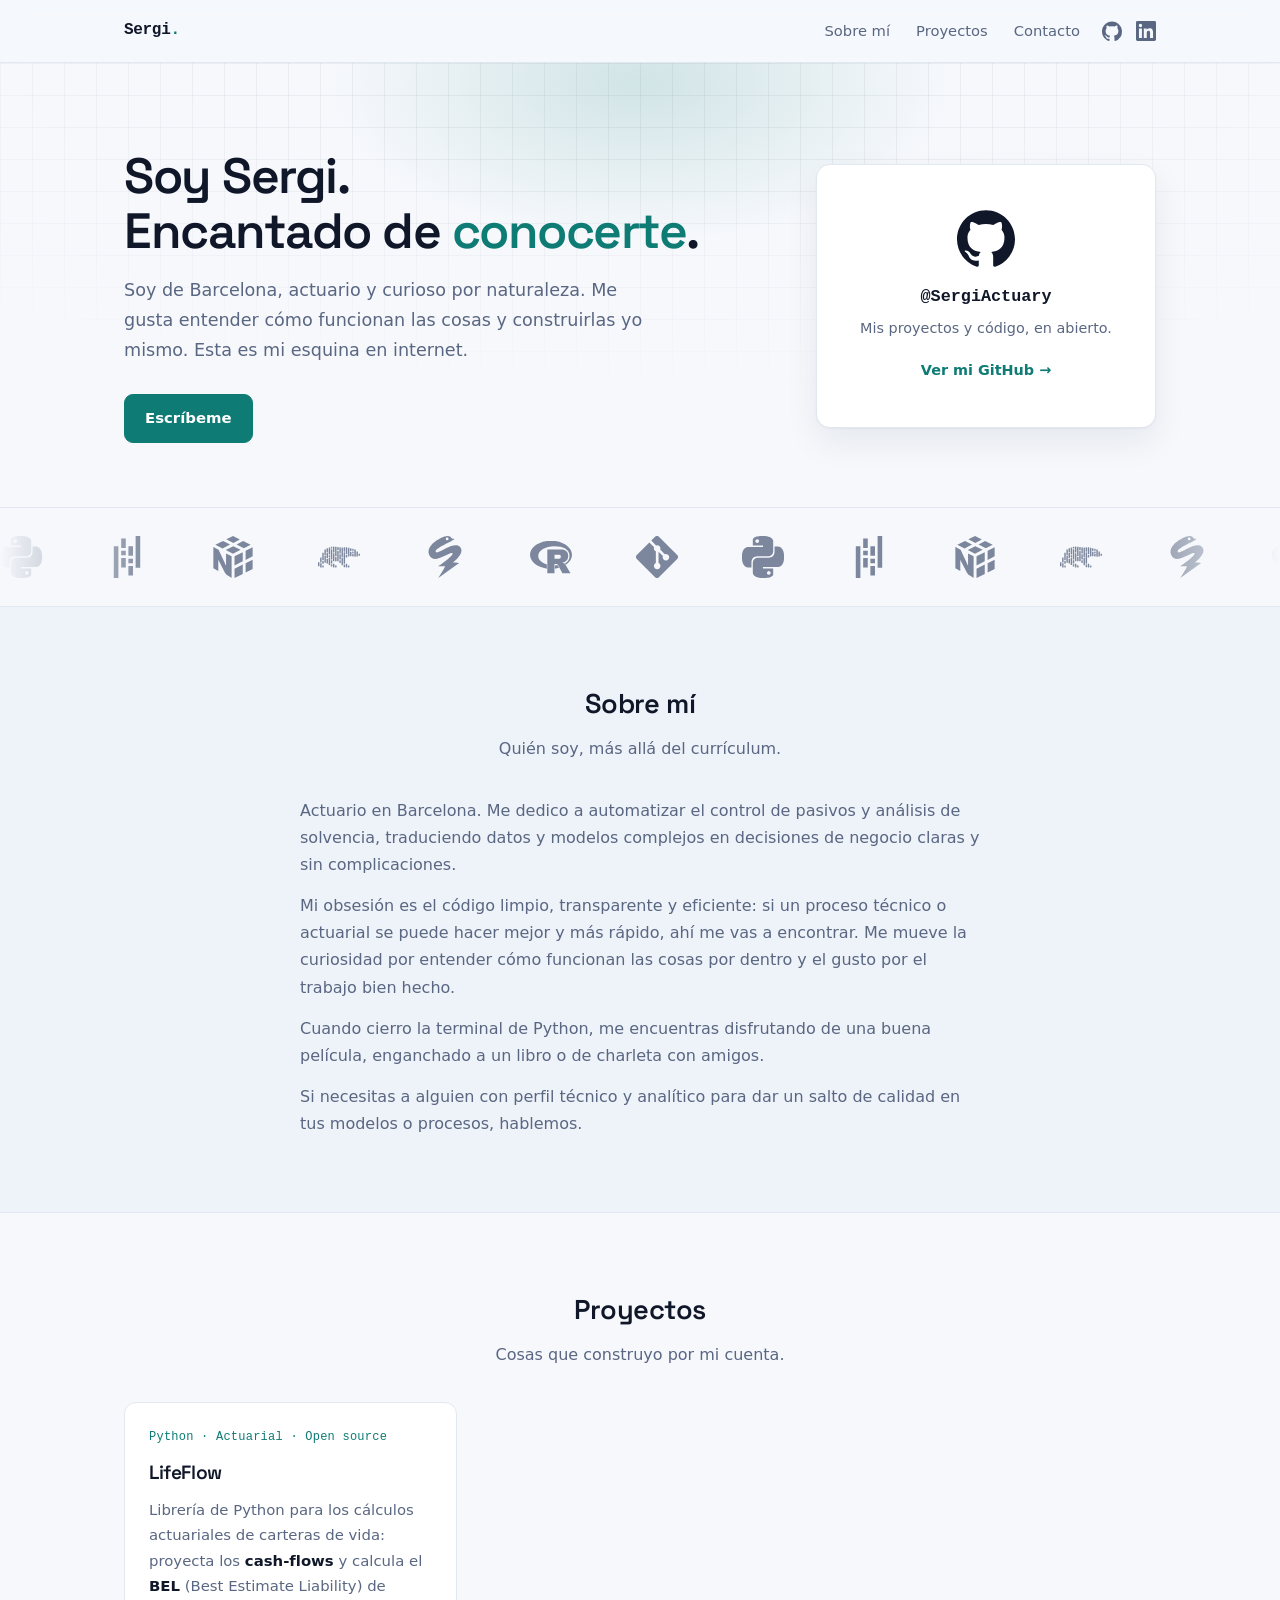
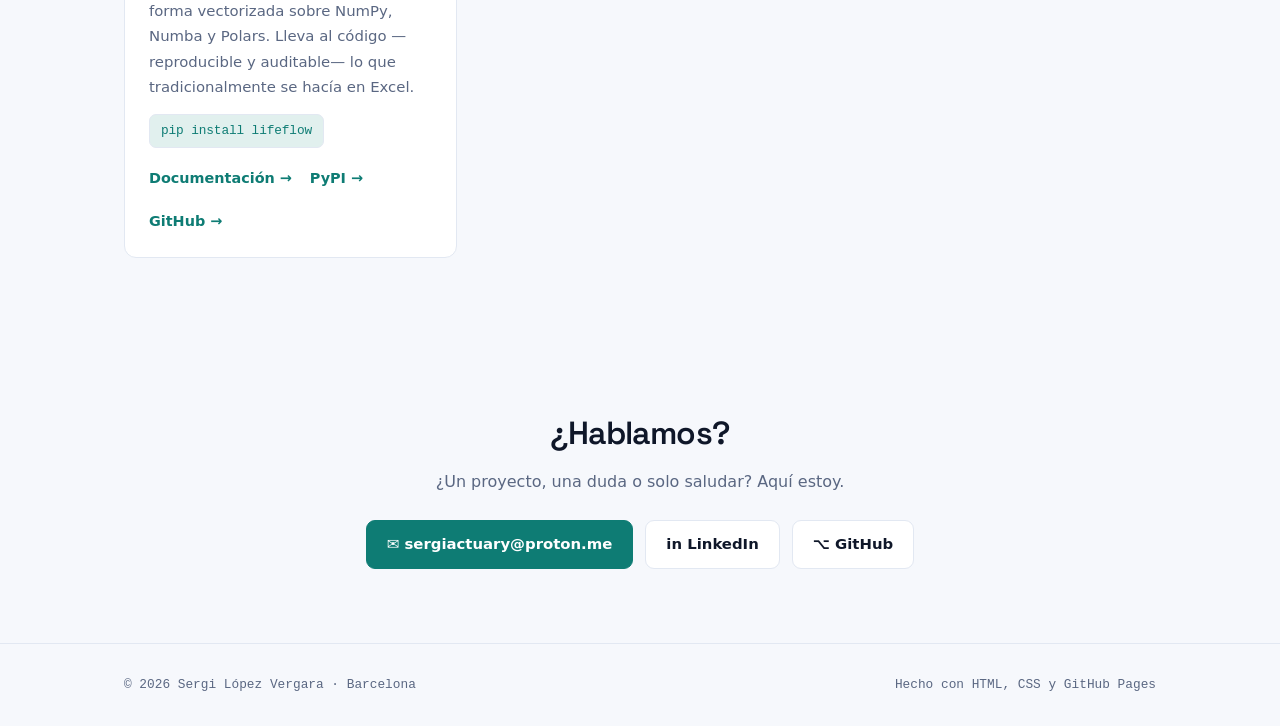
==== index.html @ 62997e9d "Cambiar los chips de stack por una cinta animada de logos Reemplaza las etiquetas de texto del hero " ====
<!DOCTYPE html>
<html lang="es">
<head>
  <meta charset="UTF-8">
  <meta name="viewport" content="width=device-width, initial-scale=1.0">
  <script>document.documentElement.classList.add('js')</script>
  <title>Sergi López Vergara</title>
  <meta name="description" content="Sergi López Vergara — actuario de Barcelona al que le gusta la programación. Página personal.">
  <meta name="author" content="Sergi López Vergara">
  <meta name="google-site-verification" content="lkAfUWvzgoEXoi8c1y8kGnPlZp46MQHfS5z8EXVa3q0" />
  <meta property="og:type" content="website">
  <meta property="og:title" content="Sergi López Vergara">
  <meta property="og:description" content="Página personal de Sergi López Vergara.">
  <meta property="og:url" content="https://sergiactuary.github.io/">
  <meta property="og:image" content="https://sergiactuary.github.io/og-image.png">
  <meta property="og:image:width" content="1200">
  <meta property="og:image:height" content="630">
  <meta property="og:image:alt" content="Sergi López Vergara — actuario · python · datos">
  <meta name="twitter:card" content="summary_large_image">
  <meta name="twitter:image" content="https://sergiactuary.github.io/og-image.png">
  <link rel="canonical" href="https://sergiactuary.github.io/">
  <link rel="icon" href="favicon.svg" type="image/svg+xml">
  <link rel="preconnect" href="https://fonts.googleapis.com">
  <link rel="preconnect" href="https://fonts.gstatic.com" crossorigin>
  <link href="https://fonts.googleapis.com/css2?family=Space+Grotesk:wght@500;600;700&display=swap" rel="stylesheet">
  <link rel="stylesheet" href="styles.css">
  <script type="application/ld+json">
  {
    "@context": "https://schema.org",
    "@type": "Person",
    "name": "Sergi López Vergara",
    "url": "https://sergiactuary.github.io/",
    "jobTitle": "Actuario",
    "address": {
      "@type": "PostalAddress",
      "addressLocality": "Barcelona",
      "addressCountry": "ES"
    },
    "sameAs": [
      "https://www.linkedin.com/in/sergivergara",
      "https://github.com/SergiActuary"
    ]
  }
  </script>
</head>
<body>

  <!-- ===================== NAV ===================== -->
  <header class="nav">
    <div class="wrap nav-inner">
      <div class="brand">Sergi<span style="color:var(--accent)">.</span></div>
      <div class="nav-right">
        <nav class="nav-links">
          <a href="#sobre-mi">Sobre mí</a>
          <a href="#proyectos">Proyectos</a>
          <a href="#contacto">Contacto</a>
        </nav>
        <div class="nav-social">
          <a class="nav-icon" href="https://github.com/SergiActuary" target="_blank" rel="noopener" aria-label="GitHub">
            <svg viewBox="0 0 24 24" aria-hidden="true"><path d="M12 .5C5.37.5 0 5.87 0 12.5c0 5.3 3.44 9.8 8.21 11.39.6.11.82-.26.82-.58 0-.29-.01-1.04-.02-2.05-3.34.72-4.04-1.61-4.04-1.61-.55-1.39-1.34-1.76-1.34-1.76-1.09-.75.08-.73.08-.73 1.2.08 1.83 1.24 1.83 1.24 1.07 1.83 2.81 1.3 3.5.99.11-.78.42-1.3.76-1.6-2.67-.3-5.47-1.34-5.47-5.96 0-1.32.47-2.39 1.24-3.23-.12-.3-.54-1.53.12-3.18 0 0 1.01-.32 3.3 1.23a11.5 11.5 0 0 1 6 0c2.29-1.55 3.3-1.23 3.3-1.23.66 1.65.24 2.88.12 3.18.77.84 1.24 1.91 1.24 3.23 0 4.63-2.8 5.65-5.48 5.95.43.37.81 1.1.81 2.22 0 1.6-.01 2.89-.01 3.28 0 .32.22.7.83.58A12 12 0 0 0 24 12.5C24 5.87 18.63.5 12 .5z"/></svg>
          </a>
          <a class="nav-icon" href="https://www.linkedin.com/in/sergivergara" target="_blank" rel="noopener" aria-label="LinkedIn">
            <svg viewBox="0 0 24 24" aria-hidden="true"><path d="M20.45 20.45h-3.56v-5.57c0-1.33-.03-3.04-1.85-3.04-1.85 0-2.14 1.45-2.14 2.94v5.67H9.35V9h3.42v1.56h.05c.48-.9 1.64-1.85 3.37-1.85 3.6 0 4.27 2.37 4.27 5.46v6.28zM5.34 7.43a2.06 2.06 0 1 1 0-4.12 2.06 2.06 0 0 1 0 4.12zM7.12 20.45H3.56V9h3.56v11.45zM22.22 0H1.77C.79 0 0 .77 0 1.72v20.56C0 23.23.79 24 1.77 24h20.45c.98 0 1.78-.77 1.78-1.72V1.72C24 .77 23.2 0 22.22 0z"/></svg>
          </a>
        </div>
      </div>
    </div>
  </header>

  <!-- ===================== HERO ===================== -->
  <section class="hero">
    <div class="wrap hero-inner">
      <div class="hero-text">
        <h1>Soy Sergi.<br>Encantado de <span>conocerte</span>.</h1>
        <!-- TODO Sergi: cambia esta frase por cómo te presentarías tú -->
        <p class="lead">
          Soy de Barcelona, actuario y curioso por naturaleza. Me gusta
          entender cómo funcionan las cosas y construirlas yo mismo. Esta es mi esquina
          en internet.
        </p>
        <div class="cta-row">
          <a href="#contacto" class="btn btn-primary">Escríbeme</a>
        </div>
      </div>
      <a class="gh-card" href="https://github.com/SergiActuary" target="_blank" rel="noopener" aria-label="Mi perfil de GitHub: SergiActuary">
        <svg class="gh-logo" viewBox="0 0 24 24" aria-hidden="true"><path d="M12 .5C5.37.5 0 5.87 0 12.5c0 5.3 3.44 9.8 8.21 11.39.6.11.82-.26.82-.58 0-.29-.01-1.04-.02-2.05-3.34.72-4.04-1.61-4.04-1.61-.55-1.39-1.34-1.76-1.34-1.76-1.09-.75.08-.73.08-.73 1.2.08 1.83 1.24 1.83 1.24 1.07 1.83 2.81 1.3 3.5.99.11-.78.42-1.3.76-1.6-2.67-.3-5.47-1.34-5.47-5.96 0-1.32.47-2.39 1.24-3.23-.12-.3-.54-1.53.12-3.18 0 0 1.01-.32 3.3 1.23a11.5 11.5 0 0 1 6 0c2.29-1.55 3.3-1.23 3.3-1.23.66 1.65.24 2.88.12 3.18.77.84 1.24 1.91 1.24 3.23 0 4.63-2.8 5.65-5.48 5.95.43.37.81 1.1.81 2.22 0 1.6-.01 2.89-.01 3.28 0 .32.22.7.83.58A12 12 0 0 0 24 12.5C24 5.87 18.63.5 12 .5z"/></svg>
        <div class="gh-handle">@SergiActuary</div>
        <div class="gh-sub">Mis proyectos y código, en abierto.</div>
        <span class="gh-cta">Ver mi GitHub →</span>
      </a>
    </div>
  </section>

  <!-- ===================== CINTA DE TECNOLOGÍAS ===================== -->
  <div class="marquee-band" aria-label="Tecnologías que uso: Python, pandas, NumPy, Polars, Numba, R, Git">
    <div class="marquee">
      <div class="marquee-track">
        <i class="logo logo-python" title="Python"></i>
        <i class="logo logo-pandas" title="pandas"></i>
        <i class="logo logo-numpy" title="NumPy"></i>
        <i class="logo logo-polars" title="Polars"></i>
        <i class="logo logo-numba" title="Numba"></i>
        <i class="logo logo-r" title="R"></i>
        <i class="logo logo-git" title="Git"></i>
        <i class="logo logo-python" aria-hidden="true"></i>
        <i class="logo logo-pandas" aria-hidden="true"></i>
        <i class="logo logo-numpy" aria-hidden="true"></i>
        <i class="logo logo-polars" aria-hidden="true"></i>
        <i class="logo logo-numba" aria-hidden="true"></i>
        <i class="logo logo-r" aria-hidden="true"></i>
        <i class="logo logo-git" aria-hidden="true"></i>
      </div>
    </div>
  </div>

  <!-- ===================== SOBRE MÍ ===================== -->
  <section id="sobre-mi" class="soft-section">
    <div class="wrap reveal">
      <h2>Sobre mí</h2>
      <p class="section-sub">Quién soy, más allá del currículum.</p>
      <div class="about-text">
        <p>
          Actuario en Barcelona. Me dedico a automatizar el control de pasivos y análisis
          de solvencia, traduciendo datos y modelos complejos en decisiones de negocio
          claras y sin complicaciones.
        </p>
        <p>
          Mi obsesión es el código limpio, transparente y eficiente: si un proceso técnico
          o actuarial se puede hacer mejor y más rápido, ahí me vas a encontrar. Me mueve
          la curiosidad por entender cómo funcionan las cosas por dentro y el gusto por el
          trabajo bien hecho.
        </p>
        <p>
          Cuando cierro la terminal de Python, me encuentras disfrutando de una buena
          película, enganchado a un libro o de charleta con amigos.
        </p>
        <p>
          Si necesitas a alguien con perfil técnico y analítico para dar un salto de
          calidad en tus modelos o procesos, hablemos.
        </p>
      </div>
    </div>
  </section>

  <!-- ===================== PROYECTOS ===================== -->
  <section id="proyectos">
    <div class="wrap reveal">
      <h2>Proyectos</h2>
      <p class="section-sub">Cosas que construyo por mi cuenta.</p>
      <div class="proj-grid">
        <div class="proj-card">
          <div class="proj-tag">Python · Actuarial · Open source</div>
          <h3>LifeFlow</h3>
          <p>
            Librería de Python para los cálculos actuariales de carteras de vida: proyecta
            los <strong>cash-flows</strong> y calcula el <strong>BEL</strong> (Best Estimate
            Liability) de forma vectorizada sobre NumPy, Numba y Polars. Lleva al código
            —reproducible y auditable— lo que tradicionalmente se hacía en Excel.
          </p>
          <div class="chips" style="margin-top:14px">
            <span class="chip">pip install lifeflow</span>
          </div>
          <div class="proj-links">
            <a href="https://sergiactuary.github.io/lifeflow/" target="_blank" rel="noopener">Documentación →</a>
            <a href="https://pypi.org/project/lifeflow/" target="_blank" rel="noopener">PyPI →</a>
            <a href="https://github.com/SergiActuary/lifeflow" target="_blank" rel="noopener">GitHub →</a>
          </div>
        </div>
      </div>
    </div>
  </section>

  <!-- ===================== CONTACTO ===================== -->
  <section id="contacto" class="contact">
    <div class="wrap reveal">
      <h2>¿Hablamos?</h2>
      <p class="section-sub">¿Un proyecto, una duda o solo saludar? Aquí estoy.</p>
      <div class="cta-row">
        <a href="mailto:sergiactuary@proton.me" class="btn btn-primary">✉️ sergiactuary@proton.me</a>
        <a href="https://www.linkedin.com/in/sergivergara" class="btn btn-ghost" target="_blank" rel="noopener">in LinkedIn</a>
        <a href="https://github.com/SergiActuary" class="btn btn-ghost" target="_blank" rel="noopener">⌥ GitHub</a>
      </div>
    </div>
  </section>

  <!-- ===================== FOOTER ===================== -->
  <footer>
    <div class="wrap foot-inner">
      <span>© <span id="year"></span> Sergi López Vergara · Barcelona</span>
      <span>Hecho con HTML, CSS y GitHub Pages</span>
    </div>
  </footer>

  <script>
    document.getElementById('year').textContent = new Date().getFullYear();
    if (window.matchMedia('(prefers-reduced-motion: no-preference)').matches && 'IntersectionObserver' in window) {
      const io = new IntersectionObserver((entries) => {
        entries.forEach((e) => { if (e.isIntersecting) { e.target.classList.add('in-view'); io.unobserve(e.target); } });
      }, { threshold: 0.12 });
      document.querySelectorAll('.reveal').forEach((el) => io.observe(el));
    }
  </script>
</body>
</html>
---- styles.css ----
/* ===================== TEMA / VARIABLES ===================== */
:root {
  --bg: #f6f8fc;
  --bg-soft: #eef2f9;
  --card: #ffffff;
  --text: #0f1729;
  --text-soft: #5a6782;
  --border: #e2e8f2;
  --accent: #0e7c74;
  --accent-soft: #e1f0ee;
  --grid-line: rgba(15, 23, 41, .05);
  --shadow: 0 1px 2px rgba(15,23,41,.04), 0 14px 34px rgba(15,23,41,.07);
  --radius: 12px;
  --maxw: 1080px;
  --sans: system-ui, -apple-system, "Segoe UI", Roboto, "Helvetica Neue", Arial, sans-serif;
  --mono: ui-monospace, "SF Mono", "JetBrains Mono", "Cascadia Code", Menlo, Consolas, monospace;
  --display: "Space Grotesk", var(--sans);
}
@media (prefers-color-scheme: dark) {
  :root {
    --bg: #0a0f1e;
    --bg-soft: #0f1626;
    --card: #121a2d;
    --text: #e7ecf6;
    --text-soft: #8b98b4;
    --border: #1e2942;
    --accent: #3fbdb0;
    --accent-soft: #122a27;
    --grid-line: rgba(255, 255, 255, .05);
    --shadow: 0 1px 2px rgba(0,0,0,.3), 0 14px 34px rgba(0,0,0,.45);
  }
}
* { box-sizing: border-box; margin: 0; padding: 0; }
html { scroll-behavior: smooth; }
body {
  font-family: var(--sans);
  background: var(--bg);
  color: var(--text);
  line-height: 1.7;
  -webkit-font-smoothing: antialiased;
}
a { color: var(--accent); text-decoration: none; }
a:hover { text-decoration: underline; }
::selection { background: color-mix(in srgb, var(--accent) 25%, transparent); }
.wrap { max-width: var(--maxw); margin: 0 auto; padding: 0 24px; }
section { padding: 74px 0; }
h1, h2, h3 { font-family: var(--display); font-weight: 600; letter-spacing: -.02em; }
h2 { font-size: 1.7rem; margin-bottom: 8px; }
.section-sub { color: var(--text-soft); margin-bottom: 34px; }

/* ===================== NAV ===================== */
header.nav {
  position: sticky; top: 0; z-index: 50;
  backdrop-filter: blur(10px);
  background: color-mix(in srgb, var(--bg) 80%, transparent);
  border-bottom: 1px solid var(--border);
}
.nav-inner { display: flex; align-items: center; justify-content: space-between; height: 62px; }
.brand { font-family: var(--mono); font-weight: 600; font-size: 1rem; letter-spacing: -.02em; color: var(--text); }
.nav-right { display: flex; align-items: center; gap: 22px; }
.nav-links { display: flex; gap: 26px; }
.nav-links a { color: var(--text-soft); font-size: .92rem; }
.nav-links a:hover { color: var(--accent); text-decoration: none; }
.nav-social { display: flex; align-items: center; gap: 14px; }
.nav-icon { display: inline-flex; color: var(--text-soft); transition: color .15s ease, transform .12s ease; }
.nav-icon:hover { color: var(--accent); transform: translateY(-1px); text-decoration: none; }
.nav-icon svg { width: 20px; height: 20px; fill: currentColor; }
@media (max-width: 680px) { .nav-links { display: none; } }

/* ===================== HERO ===================== */
.hero { position: relative; overflow: hidden; padding: 86px 0 64px; }
.hero::before {
  content: ""; position: absolute; inset: 0; z-index: 0; pointer-events: none;
  background-image:
    linear-gradient(var(--grid-line) 1px, transparent 1px),
    linear-gradient(90deg, var(--grid-line) 1px, transparent 1px);
  background-size: 32px 32px;
  -webkit-mask-image: radial-gradient(ellipse 85% 75% at 50% 0%, #000 35%, transparent 100%);
          mask-image: radial-gradient(ellipse 85% 75% at 50% 0%, #000 35%, transparent 100%);
}
.hero::after {
  content: ""; position: absolute; z-index: 0; pointer-events: none;
  top: -140px; left: 50%; transform: translateX(-50%);
  width: 620px; height: 320px; border-radius: 50%;
  background: radial-gradient(closest-side, color-mix(in srgb, var(--accent) 16%, transparent), transparent);
}
.hero-inner { position: relative; z-index: 1; display: flex; align-items: center; gap: 44px; }
@media (max-width: 760px) { .hero-inner { flex-direction: column; align-items: stretch; gap: 32px; } }
.hero-text { flex: 1; }
.hero h1 { font-size: clamp(2.1rem, 6vw, 3.1rem); line-height: 1.1; margin-bottom: 18px; letter-spacing: -.03em; }
.hero h1 span { color: var(--accent); }
.hero p.lead { font-size: 1.1rem; color: var(--text-soft); max-width: 540px; margin-bottom: 28px; }
.cta-row { display: flex; gap: 12px; flex-wrap: wrap; }
.btn {
  display: inline-flex; align-items: center; gap: 8px;
  padding: 11px 20px; border-radius: 9px; font-weight: 600; font-size: .93rem;
  border: 1px solid var(--border); transition: transform .12s ease, box-shadow .15s ease, border-color .15s ease, color .15s ease;
}
.btn:hover { text-decoration: none; transform: translateY(-1px); }
.btn-primary { background: var(--accent); color: #fff; border-color: var(--accent); }
.btn-primary:hover { box-shadow: 0 8px 22px color-mix(in srgb, var(--accent) 38%, transparent); }
.btn-ghost { background: var(--card); color: var(--text); }
.btn-ghost:hover { border-color: var(--accent); color: var(--accent); }

/* Tarjeta de GitHub en el hero */
.gh-card {
  flex-shrink: 0; width: 340px; max-width: 100%;
  display: flex; flex-direction: column; align-items: center; justify-content: center;
  text-align: center; gap: 4px; padding: 44px 28px;
  background: var(--card); border: 1px solid var(--border);
  border-radius: 14px; box-shadow: var(--shadow); color: inherit;
  transition: transform .15s ease, box-shadow .15s ease, border-color .15s ease;
}
.gh-card:hover {
  text-decoration: none; transform: translateY(-3px);
  border-color: color-mix(in srgb, var(--accent) 45%, var(--border));
}
.gh-logo { width: 58px; height: 58px; fill: var(--text); margin-bottom: 12px; transition: fill .15s ease; }
.gh-card:hover .gh-logo { fill: var(--accent); }
.gh-handle { font-family: var(--mono); font-size: 1.05rem; font-weight: 600; color: var(--text); }
.gh-sub { color: var(--text-soft); font-size: .9rem; }
.gh-cta { margin-top: 14px; color: var(--accent); font-weight: 600; font-size: .9rem; }

/* ===================== SECCIONES ===================== */
.soft-section { background: var(--bg-soft); border-top: 1px solid var(--border); border-bottom: 1px solid var(--border); }
.about-text { max-width: 680px; }
.about-text p { color: var(--text-soft); }
.about-text p + p { margin-top: 14px; }

/* Cabeceras centradas en Sobre mí y Proyectos */
#sobre-mi h2, #sobre-mi .section-sub,
#proyectos h2, #proyectos .section-sub { text-align: center; }
#sobre-mi .about-text { margin-inline: auto; }

/* ===================== PROYECTOS ===================== */
.proj-grid { display: grid; grid-template-columns: repeat(auto-fill, minmax(300px, 1fr)); gap: 16px; }
.proj-card {
  display: block; color: inherit;
  background: var(--card); border: 1px solid var(--border);
  border-radius: var(--radius); padding: 24px;
  transition: transform .15s ease, box-shadow .15s ease, border-color .15s ease;
}
.proj-card:hover {
  text-decoration: none; transform: translateY(-3px);
  box-shadow: var(--shadow);
  border-color: color-mix(in srgb, var(--accent) 45%, var(--border));
}
.proj-tag { font-family: var(--mono); font-size: .75rem; color: var(--accent); letter-spacing: .02em; margin-bottom: 10px; }
.proj-card h3 { font-size: 1.2rem; margin-bottom: 8px; }
.proj-card p { color: var(--text-soft); font-size: .93rem; }
.proj-card p strong { color: var(--text); font-weight: 600; }
.proj-links { display: flex; flex-wrap: wrap; gap: 18px; margin-top: 18px; }
.proj-links a { color: var(--accent); font-weight: 600; font-size: .9rem; }

/* ===================== CHIPS ===================== */
.chips { display: flex; flex-wrap: wrap; gap: 9px; margin-top: 20px; }

/* ===================== CINTA DE TECNOLOGÍAS ===================== */
.marquee-band { padding: 28px 0; border-top: 1px solid var(--border); }
.marquee {
  overflow: hidden;
  -webkit-mask-image: linear-gradient(90deg, transparent, #000 12%, #000 88%, transparent);
          mask-image: linear-gradient(90deg, transparent, #000 12%, #000 88%, transparent);
}
.marquee-track { display: flex; align-items: center; gap: 64px; width: max-content; animation: marquee 26s linear infinite; }
.marquee:hover .marquee-track { animation-play-state: paused; }
@keyframes marquee { from { transform: translateX(0); } to { transform: translateX(-50%); } }
.logo {
  flex-shrink: 0; width: 42px; height: 42px;
  background-color: var(--text-soft);
  -webkit-mask-repeat: no-repeat; mask-repeat: no-repeat;
  -webkit-mask-position: center; mask-position: center;
  -webkit-mask-size: contain; mask-size: contain;
  opacity: .78; transition: opacity .2s ease;
}
.marquee:hover .logo { opacity: 1; }
.logo-python { -webkit-mask-image: url(logos/python.svg); mask-image: url(logos/python.svg); }
.logo-pandas { -webkit-mask-image: url(logos/pandas.svg); mask-image: url(logos/pandas.svg); }
.logo-numpy  { -webkit-mask-image: url(logos/numpy.svg);  mask-image: url(logos/numpy.svg); }
.logo-polars { -webkit-mask-image: url(logos/polars.svg); mask-image: url(logos/polars.svg); }
.logo-numba  { -webkit-mask-image: url(logos/numba.svg);  mask-image: url(logos/numba.svg); }
.logo-r      { -webkit-mask-image: url(logos/r.svg);      mask-image: url(logos/r.svg); }
.logo-git    { -webkit-mask-image: url(logos/git.svg);    mask-image: url(logos/git.svg); }
@media (prefers-reduced-motion: reduce) {
  .marquee-track { animation: none; flex-wrap: wrap; justify-content: center; width: auto; gap: 40px; }
  .marquee-track [aria-hidden="true"] { display: none; }
  .marquee { -webkit-mask-image: none; mask-image: none; }
}
.chip {
  font-family: var(--mono); font-size: .8rem; letter-spacing: -.01em;
  padding: 5px 11px; border-radius: 7px;
  background: var(--accent-soft); border: 1px solid var(--border); color: var(--accent);
}

/* ===================== CONTACTO ===================== */
.contact { text-align: center; }
.contact h2 { font-size: 2rem; }
.contact .section-sub { margin-bottom: 24px; }
.contact .cta-row { justify-content: center; }

/* ===================== FOOTER ===================== */
footer { border-top: 1px solid var(--border); padding: 30px 0; color: var(--text-soft); }
.foot-inner { display: flex; justify-content: space-between; flex-wrap: wrap; gap: 12px; }
.foot-inner span { font-family: var(--mono); font-size: .8rem; }

/* ===================== ANIMACIONES ===================== */
@media (prefers-reduced-motion: no-preference) {
  html.js .reveal { opacity: 0; transform: translateY(16px); transition: opacity .6s ease, transform .6s ease; }
  html.js .reveal.in-view { opacity: 1; transform: none; }
}
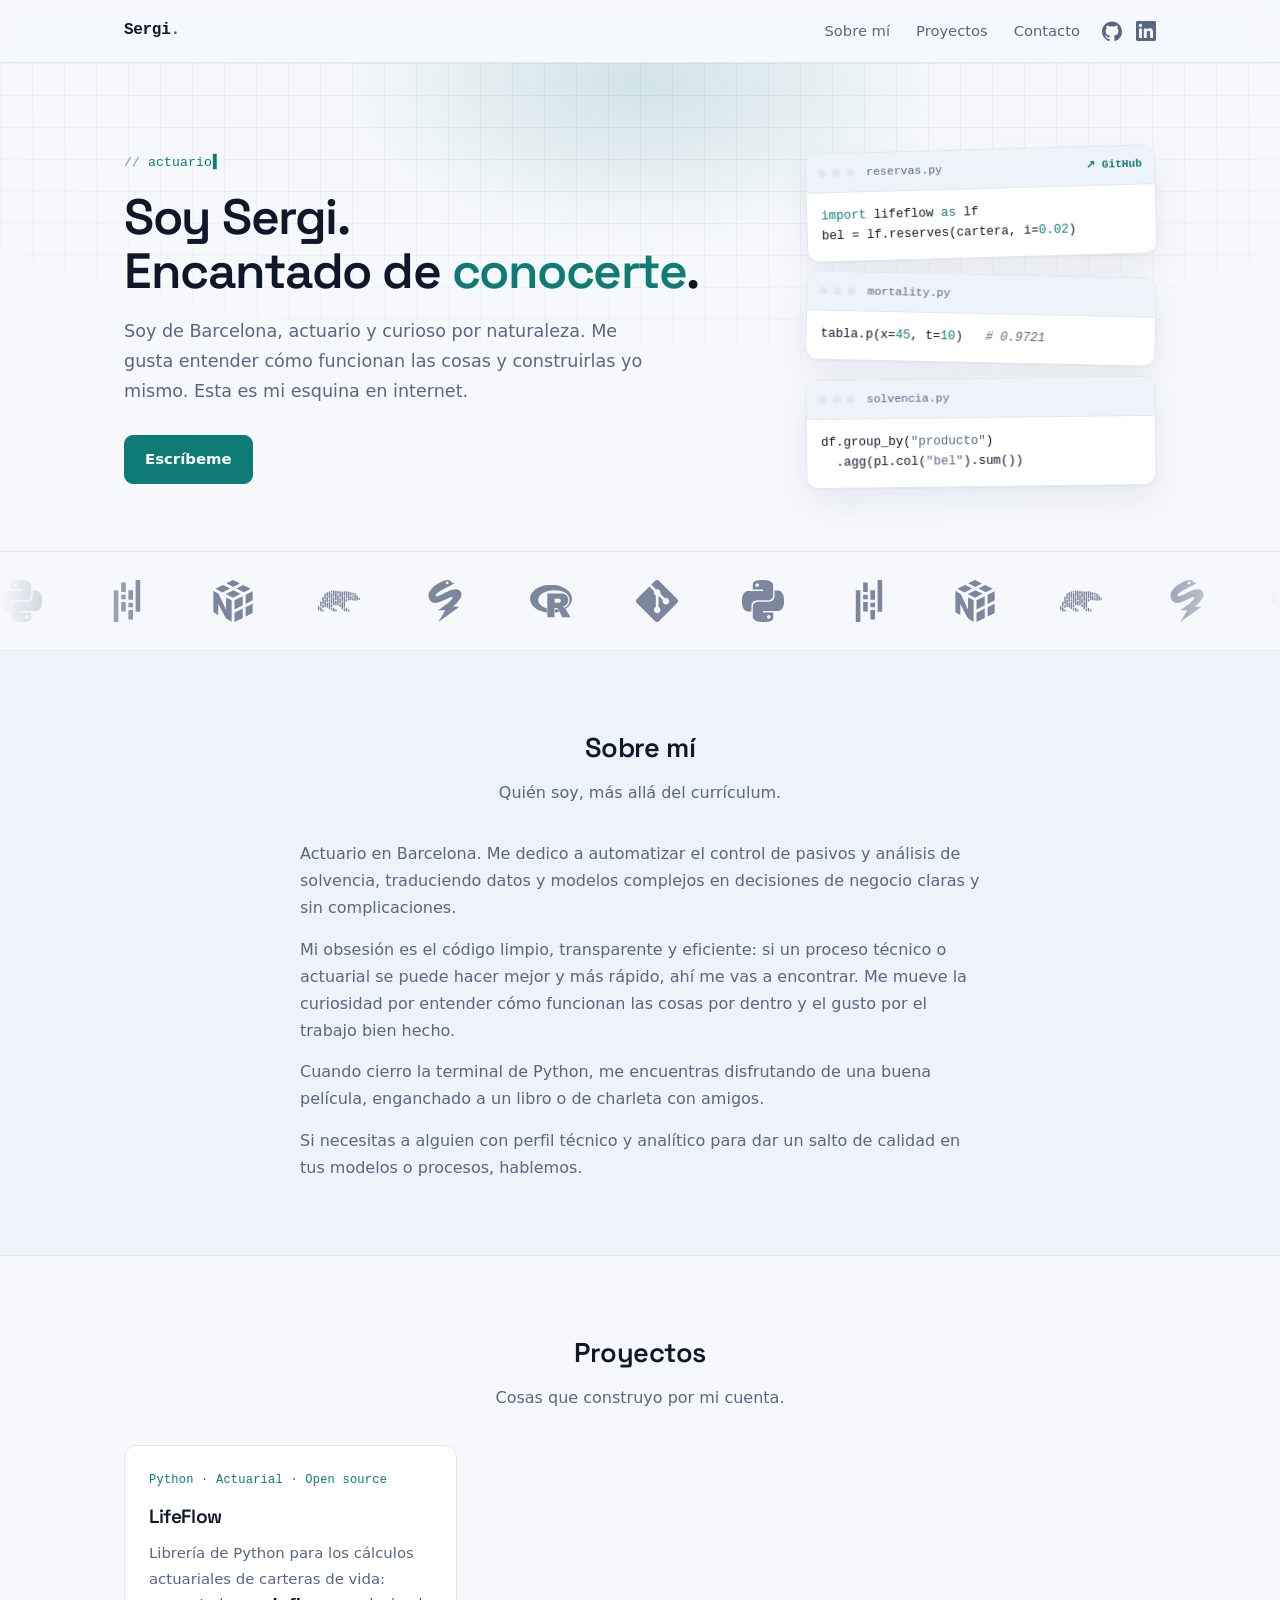
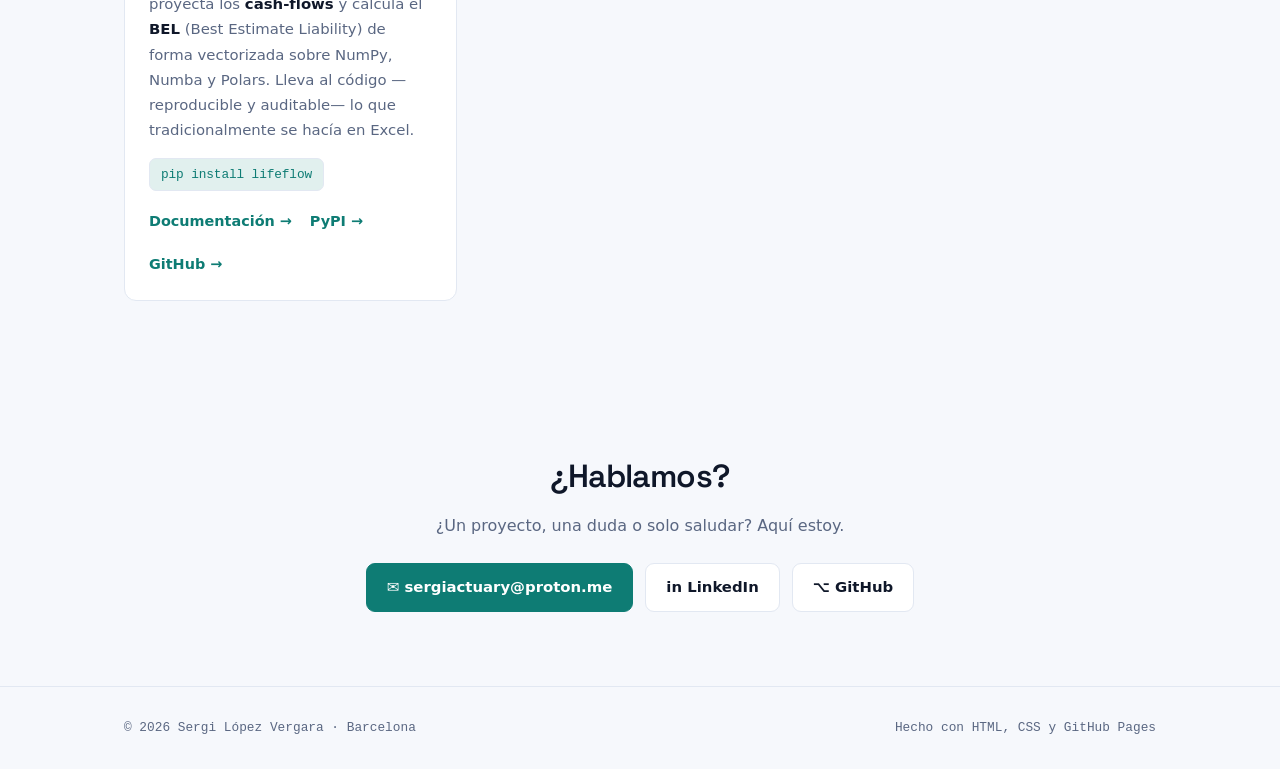
==== commit 364b28bf: "Hero: tarjetas de código flotantes + efecto máquina de escribir - Sustituye la tarjeta de GitHub por" ====
--- a/index.html
+++ b/index.html
@@ -71,6 +71,7 @@
   <section class="hero">
     <div class="wrap hero-inner">
       <div class="hero-text">
+        <div class="hero-hi" aria-hidden="true"><span class="tw-pre">//&nbsp;</span><span id="tw"></span><span class="tw-cur">▍</span></div>
         <h1>Soy Sergi.<br>Encantado de <span>conocerte</span>.</h1>
         <!-- TODO Sergi: cambia esta frase por cómo te presentarías tú -->
         <p class="lead">
@@ -82,12 +83,32 @@
           <a href="#contacto" class="btn btn-primary">Escríbeme</a>
         </div>
       </div>
-      <a class="gh-card" href="https://github.com/SergiActuary" target="_blank" rel="noopener" aria-label="Mi perfil de GitHub: SergiActuary">
-        <svg class="gh-logo" viewBox="0 0 24 24" aria-hidden="true"><path d="M12 .5C5.37.5 0 5.87 0 12.5c0 5.3 3.44 9.8 8.21 11.39.6.11.82-.26.82-.58 0-.29-.01-1.04-.02-2.05-3.34.72-4.04-1.61-4.04-1.61-.55-1.39-1.34-1.76-1.34-1.76-1.09-.75.08-.73.08-.73 1.2.08 1.83 1.24 1.83 1.24 1.07 1.83 2.81 1.3 3.5.99.11-.78.42-1.3.76-1.6-2.67-.3-5.47-1.34-5.47-5.96 0-1.32.47-2.39 1.24-3.23-.12-.3-.54-1.53.12-3.18 0 0 1.01-.32 3.3 1.23a11.5 11.5 0 0 1 6 0c2.29-1.55 3.3-1.23 3.3-1.23.66 1.65.24 2.88.12 3.18.77.84 1.24 1.91 1.24 3.23 0 4.63-2.8 5.65-5.48 5.95.43.37.81 1.1.81 2.22 0 1.6-.01 2.89-.01 3.28 0 .32.22.7.83.58A12 12 0 0 0 24 12.5C24 5.87 18.63.5 12 .5z"/></svg>
-        <div class="gh-handle">@SergiActuary</div>
-        <div class="gh-sub">Mis proyectos y código, en abierto.</div>
-        <span class="gh-cta">Ver mi GitHub →</span>
-      </a>
+      <div class="code-cards" aria-hidden="true">
+        <a class="code-card" href="https://github.com/SergiActuary" target="_blank" rel="noopener" aria-label="Ver mi GitHub">
+          <div class="cc-head">
+            <span class="cc-dot"></span><span class="cc-dot"></span><span class="cc-dot"></span>
+            <span class="cc-name">reservas.py</span>
+            <span class="cc-gh">↗ GitHub</span>
+          </div>
+<pre class="cc-code"><span class="k">import</span> lifeflow <span class="k">as</span> lf
+bel = lf.reserves(cartera, i=<span class="n">0.02</span>)</pre>
+        </a>
+        <div class="code-card">
+          <div class="cc-head">
+            <span class="cc-dot"></span><span class="cc-dot"></span><span class="cc-dot"></span>
+            <span class="cc-name">mortality.py</span>
+          </div>
+<pre class="cc-code">tabla.p(x=<span class="n">45</span>, t=<span class="n">10</span>)   <span class="c"># 0.9721</span></pre>
+        </div>
+        <div class="code-card">
+          <div class="cc-head">
+            <span class="cc-dot"></span><span class="cc-dot"></span><span class="cc-dot"></span>
+            <span class="cc-name">solvencia.py</span>
+          </div>
+<pre class="cc-code">df.group_by(<span class="s">"producto"</span>)
+  .agg(pl.col(<span class="s">"bel"</span>).sum())</pre>
+        </div>
+      </div>
     </div>
   </section>
 
@@ -199,6 +220,27 @@
       }, { threshold: 0.12 });
       document.querySelectorAll('.reveal').forEach((el) => io.observe(el));
     }
+
+    (function () {
+      var el = document.getElementById('tw');
+      if (!el) return;
+      var words = ['actuario', 'python', 'solvencia', 'reservas', 'datos'];
+      if (window.matchMedia('(prefers-reduced-motion: reduce)').matches) { el.textContent = words[0]; return; }
+      var wi = 0, ci = 0, deleting = false;
+      function tick() {
+        var w = words[wi];
+        if (!deleting) {
+          el.textContent = w.slice(0, ci + 1); ci++;
+          if (ci === w.length) { deleting = true; return setTimeout(tick, 1500); }
+          setTimeout(tick, 95);
+        } else {
+          el.textContent = w.slice(0, ci - 1); ci--;
+          if (ci === 0) { deleting = false; wi = (wi + 1) % words.length; return setTimeout(tick, 300); }
+          setTimeout(tick, 45);
+        }
+      }
+      tick();
+    })();
   </script>
 </body>
 </html>
--- a/styles.css
+++ b/styles.css
@@ -87,6 +87,11 @@
 .hero-inner { position: relative; z-index: 1; display: flex; align-items: center; gap: 44px; }
 @media (max-width: 760px) { .hero-inner { flex-direction: column; align-items: stretch; gap: 32px; } }
 .hero-text { flex: 1; }
+.hero-hi { font-family: var(--mono); font-size: .82rem; letter-spacing: .01em; color: var(--accent); margin-bottom: 16px; min-height: 1.2em; }
+.tw-pre { opacity: .65; }
+.tw-cur { display: inline-block; margin-left: 1px; animation: tw-blink 1s steps(2) infinite; }
+@keyframes tw-blink { 50% { opacity: 0; } }
+@media (prefers-reduced-motion: reduce) { .tw-cur { animation: none; } }
 .hero h1 { font-size: clamp(2.1rem, 6vw, 3.1rem); line-height: 1.1; margin-bottom: 18px; letter-spacing: -.03em; }
 .hero h1 span { color: var(--accent); }
 .hero p.lead { font-size: 1.1rem; color: var(--text-soft); max-width: 540px; margin-bottom: 28px; }
@@ -102,24 +107,41 @@
 .btn-ghost { background: var(--card); color: var(--text); }
 .btn-ghost:hover { border-color: var(--accent); color: var(--accent); }
 
-/* Tarjeta de GitHub en el hero */
-.gh-card {
-  flex-shrink: 0; width: 340px; max-width: 100%;
-  display: flex; flex-direction: column; align-items: center; justify-content: center;
-  text-align: center; gap: 4px; padding: 44px 28px;
+/* Tarjetas de código flotantes en el hero */
+.code-cards { flex-shrink: 0; width: 350px; max-width: 100%; display: flex; flex-direction: column; gap: 16px; }
+.code-card {
+  --r: 0deg;
+  display: block; color: inherit; overflow: hidden;
   background: var(--card); border: 1px solid var(--border);
-  border-radius: 14px; box-shadow: var(--shadow); color: inherit;
-  transition: transform .15s ease, box-shadow .15s ease, border-color .15s ease;
-}
-.gh-card:hover {
-  text-decoration: none; transform: translateY(-3px);
-  border-color: color-mix(in srgb, var(--accent) 45%, var(--border));
-}
-.gh-logo { width: 58px; height: 58px; fill: var(--text); margin-bottom: 12px; transition: fill .15s ease; }
-.gh-card:hover .gh-logo { fill: var(--accent); }
-.gh-handle { font-family: var(--mono); font-size: 1.05rem; font-weight: 600; color: var(--text); }
-.gh-sub { color: var(--text-soft); font-size: .9rem; }
-.gh-cta { margin-top: 14px; color: var(--accent); font-weight: 600; font-size: .9rem; }
+  border-radius: 12px; box-shadow: var(--shadow);
+  transform: rotate(var(--r));
+  animation: cc-float 7s ease-in-out infinite;
+  will-change: transform;
+}
+.code-card:nth-child(1) { --r: -1.6deg; animation-delay: 0s; }
+.code-card:nth-child(2) { --r: 1.2deg; animation-delay: -2.3s; }
+.code-card:nth-child(3) { --r: -.7deg; animation-delay: -4.6s; }
+@keyframes cc-float {
+  0%, 100% { transform: translateY(0) rotate(var(--r)); }
+  50% { transform: translateY(-8px) rotate(var(--r)); }
+}
+.code-cards:hover .code-card { animation-play-state: paused; }
+a.code-card { transition: border-color .2s ease, box-shadow .2s ease; }
+a.code-card:hover {
+  text-decoration: none;
+  border-color: color-mix(in srgb, var(--accent) 55%, var(--border));
+  box-shadow: 0 0 0 1px color-mix(in srgb, var(--accent) 30%, transparent), var(--shadow);
+}
+.cc-head { display: flex; align-items: center; gap: 6px; padding: 9px 12px; border-bottom: 1px solid var(--border); background: var(--bg-soft); }
+.cc-dot { width: 8px; height: 8px; border-radius: 50%; background: var(--border); }
+.cc-name { margin-left: 6px; font-family: var(--mono); font-size: .72rem; color: var(--text-soft); }
+.cc-gh { margin-left: auto; font-family: var(--mono); font-size: .7rem; font-weight: 600; color: var(--accent); }
+.cc-code { margin: 0; padding: 14px; font-family: var(--mono); font-size: .78rem; line-height: 1.6; color: var(--text); white-space: pre; overflow-x: auto; }
+.cc-code .k { color: var(--accent); }
+.cc-code .n { color: var(--accent); }
+.cc-code .s { color: var(--text-soft); }
+.cc-code .c { color: var(--text-soft); font-style: italic; }
+@media (prefers-reduced-motion: reduce) { .code-card { animation: none; } }
 
 /* ===================== SECCIONES ===================== */
 .soft-section { background: var(--bg-soft); border-top: 1px solid var(--border); border-bottom: 1px solid var(--border); }
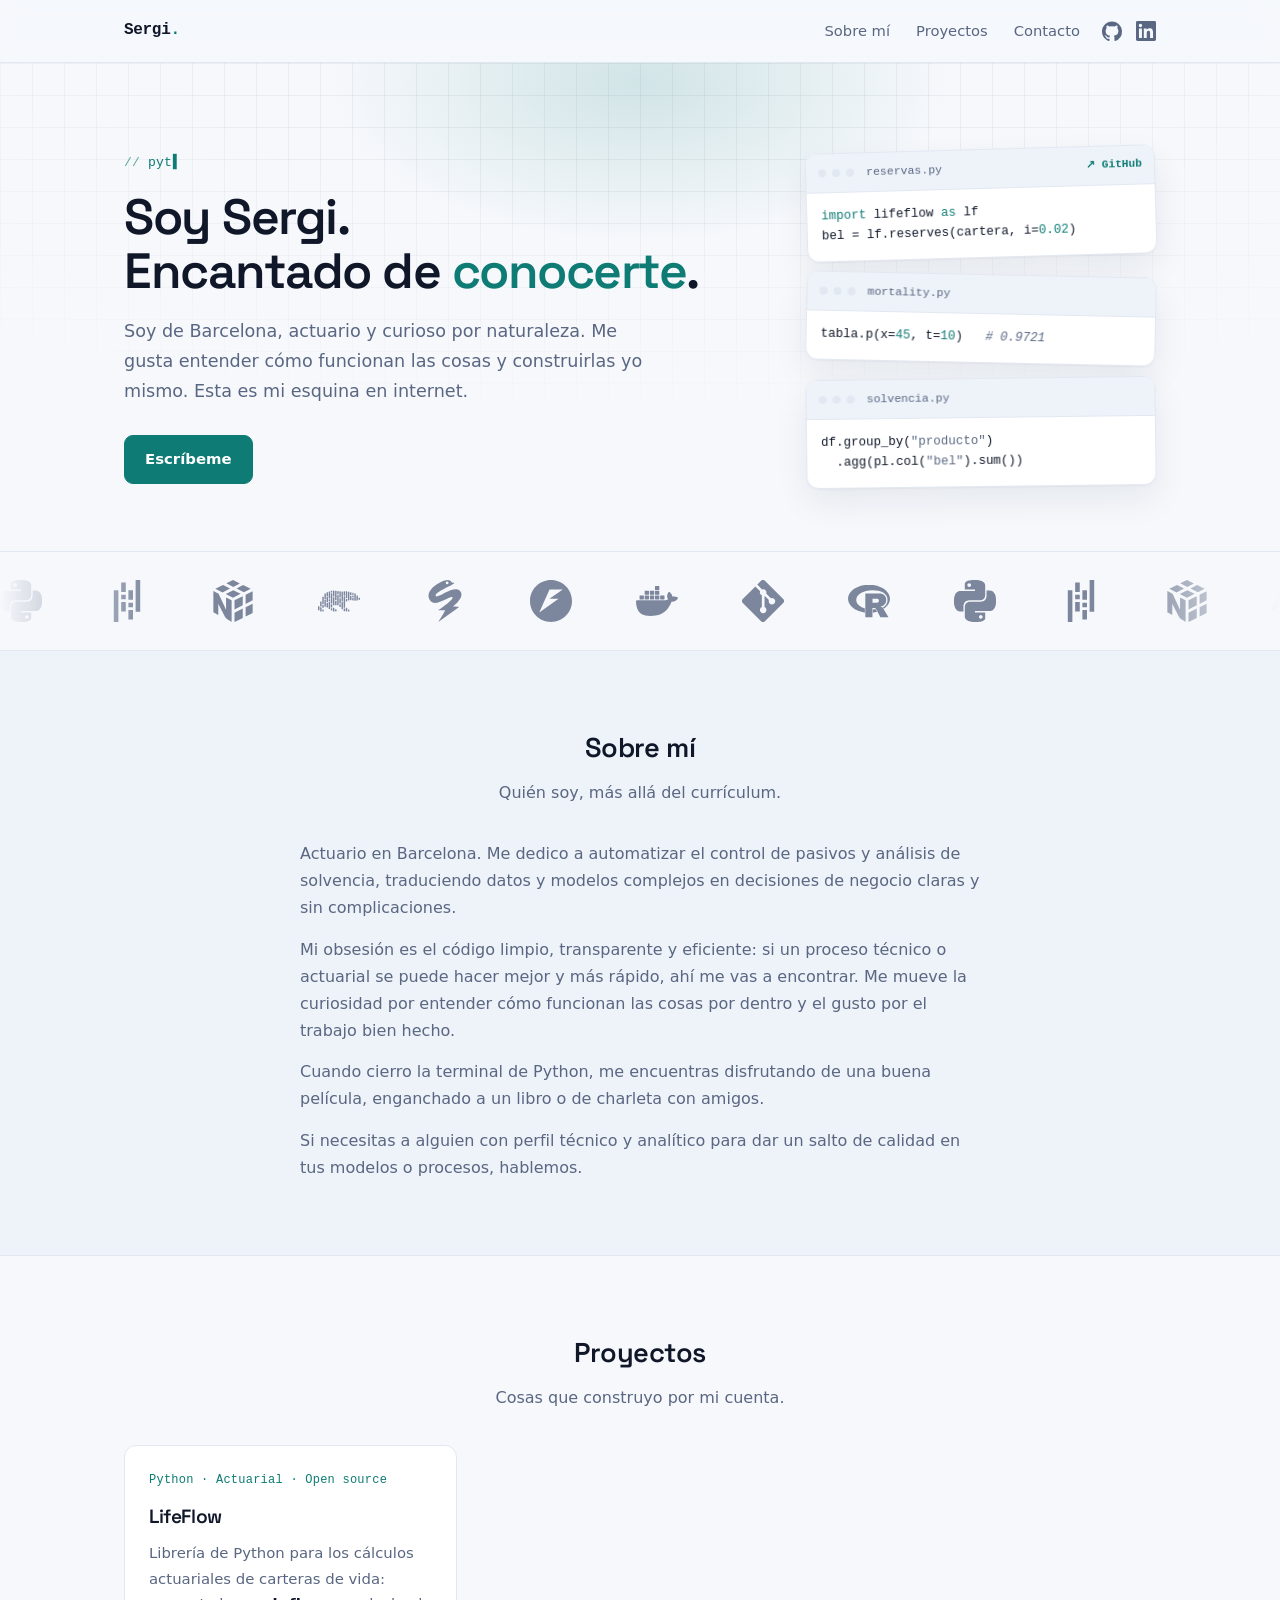
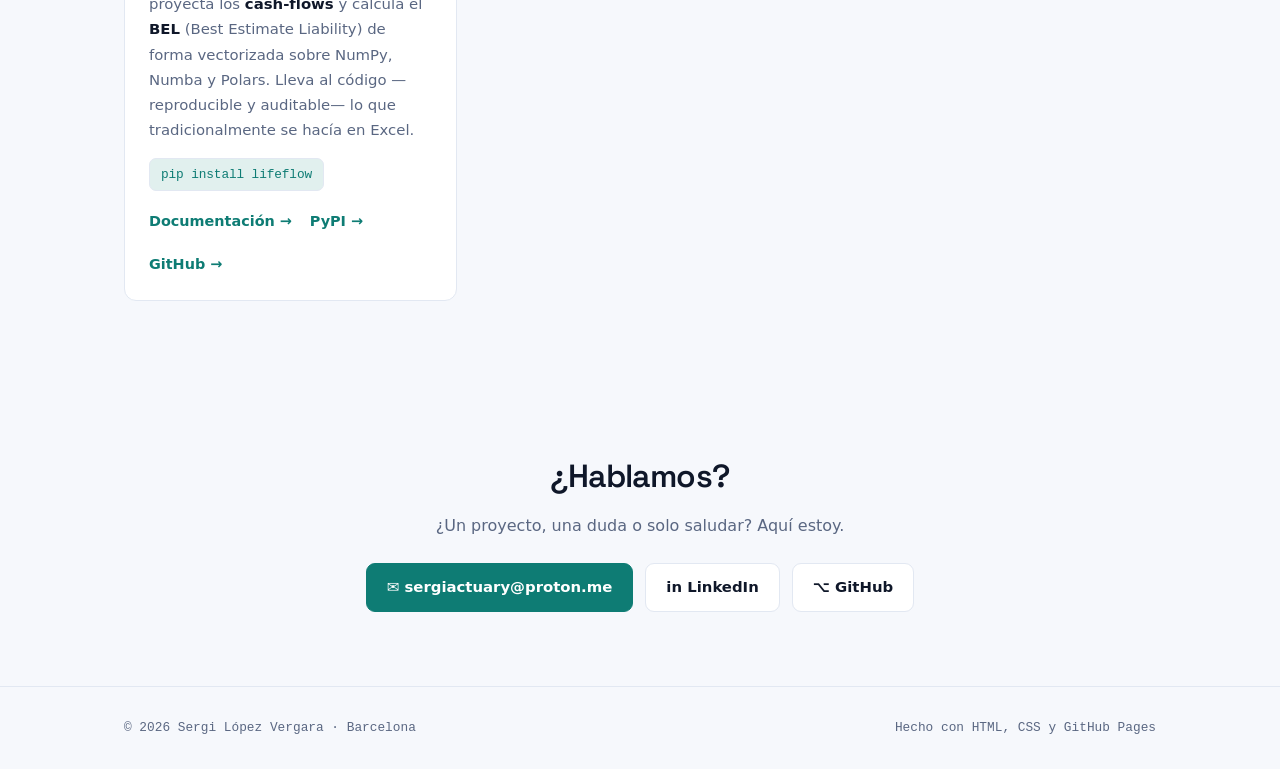
==== commit 9dbf852c: "Cinta continua sin saltos + Docker/FastAPI; ajustar palabras del typewriter - Cinta: márgenes unifor" ====
--- a/index.html
+++ b/index.html
@@ -113,7 +113,7 @@
   </section>
 
   <!-- ===================== CINTA DE TECNOLOGÍAS ===================== -->
-  <div class="marquee-band" aria-label="Tecnologías que uso: Python, pandas, NumPy, Polars, Numba, R, Git">
+  <div class="marquee-band" aria-label="Tecnologías que uso: Python, pandas, NumPy, Polars, Numba, FastAPI, Docker, Git, R">
     <div class="marquee">
       <div class="marquee-track">
         <i class="logo logo-python" title="Python"></i>
@@ -121,15 +121,19 @@
         <i class="logo logo-numpy" title="NumPy"></i>
         <i class="logo logo-polars" title="Polars"></i>
         <i class="logo logo-numba" title="Numba"></i>
+        <i class="logo logo-fastapi" title="FastAPI"></i>
+        <i class="logo logo-docker" title="Docker"></i>
+        <i class="logo logo-git" title="Git"></i>
         <i class="logo logo-r" title="R"></i>
-        <i class="logo logo-git" title="Git"></i>
         <i class="logo logo-python" aria-hidden="true"></i>
         <i class="logo logo-pandas" aria-hidden="true"></i>
         <i class="logo logo-numpy" aria-hidden="true"></i>
         <i class="logo logo-polars" aria-hidden="true"></i>
         <i class="logo logo-numba" aria-hidden="true"></i>
+        <i class="logo logo-fastapi" aria-hidden="true"></i>
+        <i class="logo logo-docker" aria-hidden="true"></i>
+        <i class="logo logo-git" aria-hidden="true"></i>
         <i class="logo logo-r" aria-hidden="true"></i>
-        <i class="logo logo-git" aria-hidden="true"></i>
       </div>
     </div>
   </div>
@@ -224,7 +228,7 @@
     (function () {
       var el = document.getElementById('tw');
       if (!el) return;
-      var words = ['actuario', 'python', 'solvencia', 'reservas', 'datos'];
+      var words = ['python', 'solvencia', 'IFRS17', 'reservas', 'datos'];
       if (window.matchMedia('(prefers-reduced-motion: reduce)').matches) { el.textContent = words[0]; return; }
       var wi = 0, ci = 0, deleting = false;
       function tick() {
--- a/styles.css
+++ b/styles.css
@@ -184,11 +184,11 @@
   -webkit-mask-image: linear-gradient(90deg, transparent, #000 12%, #000 88%, transparent);
           mask-image: linear-gradient(90deg, transparent, #000 12%, #000 88%, transparent);
 }
-.marquee-track { display: flex; align-items: center; gap: 64px; width: max-content; animation: marquee 26s linear infinite; }
+.marquee-track { display: flex; align-items: center; width: max-content; animation: marquee 30s linear infinite; }
 .marquee:hover .marquee-track { animation-play-state: paused; }
 @keyframes marquee { from { transform: translateX(0); } to { transform: translateX(-50%); } }
 .logo {
-  flex-shrink: 0; width: 42px; height: 42px;
+  flex-shrink: 0; width: 42px; height: 42px; margin-right: 64px;
   background-color: var(--text-soft);
   -webkit-mask-repeat: no-repeat; mask-repeat: no-repeat;
   -webkit-mask-position: center; mask-position: center;
@@ -203,8 +203,11 @@
 .logo-numba  { -webkit-mask-image: url(logos/numba.svg);  mask-image: url(logos/numba.svg); }
 .logo-r      { -webkit-mask-image: url(logos/r.svg);      mask-image: url(logos/r.svg); }
 .logo-git    { -webkit-mask-image: url(logos/git.svg);    mask-image: url(logos/git.svg); }
+.logo-fastapi { -webkit-mask-image: url(logos/fastapi.svg); mask-image: url(logos/fastapi.svg); }
+.logo-docker  { -webkit-mask-image: url(logos/docker.svg);  mask-image: url(logos/docker.svg); }
 @media (prefers-reduced-motion: reduce) {
-  .marquee-track { animation: none; flex-wrap: wrap; justify-content: center; width: auto; gap: 40px; }
+  .marquee-track { animation: none; flex-wrap: wrap; justify-content: center; width: auto; gap: 36px; }
+  .marquee-track .logo { margin-right: 0; }
   .marquee-track [aria-hidden="true"] { display: none; }
   .marquee { -webkit-mask-image: none; mask-image: none; }
 }
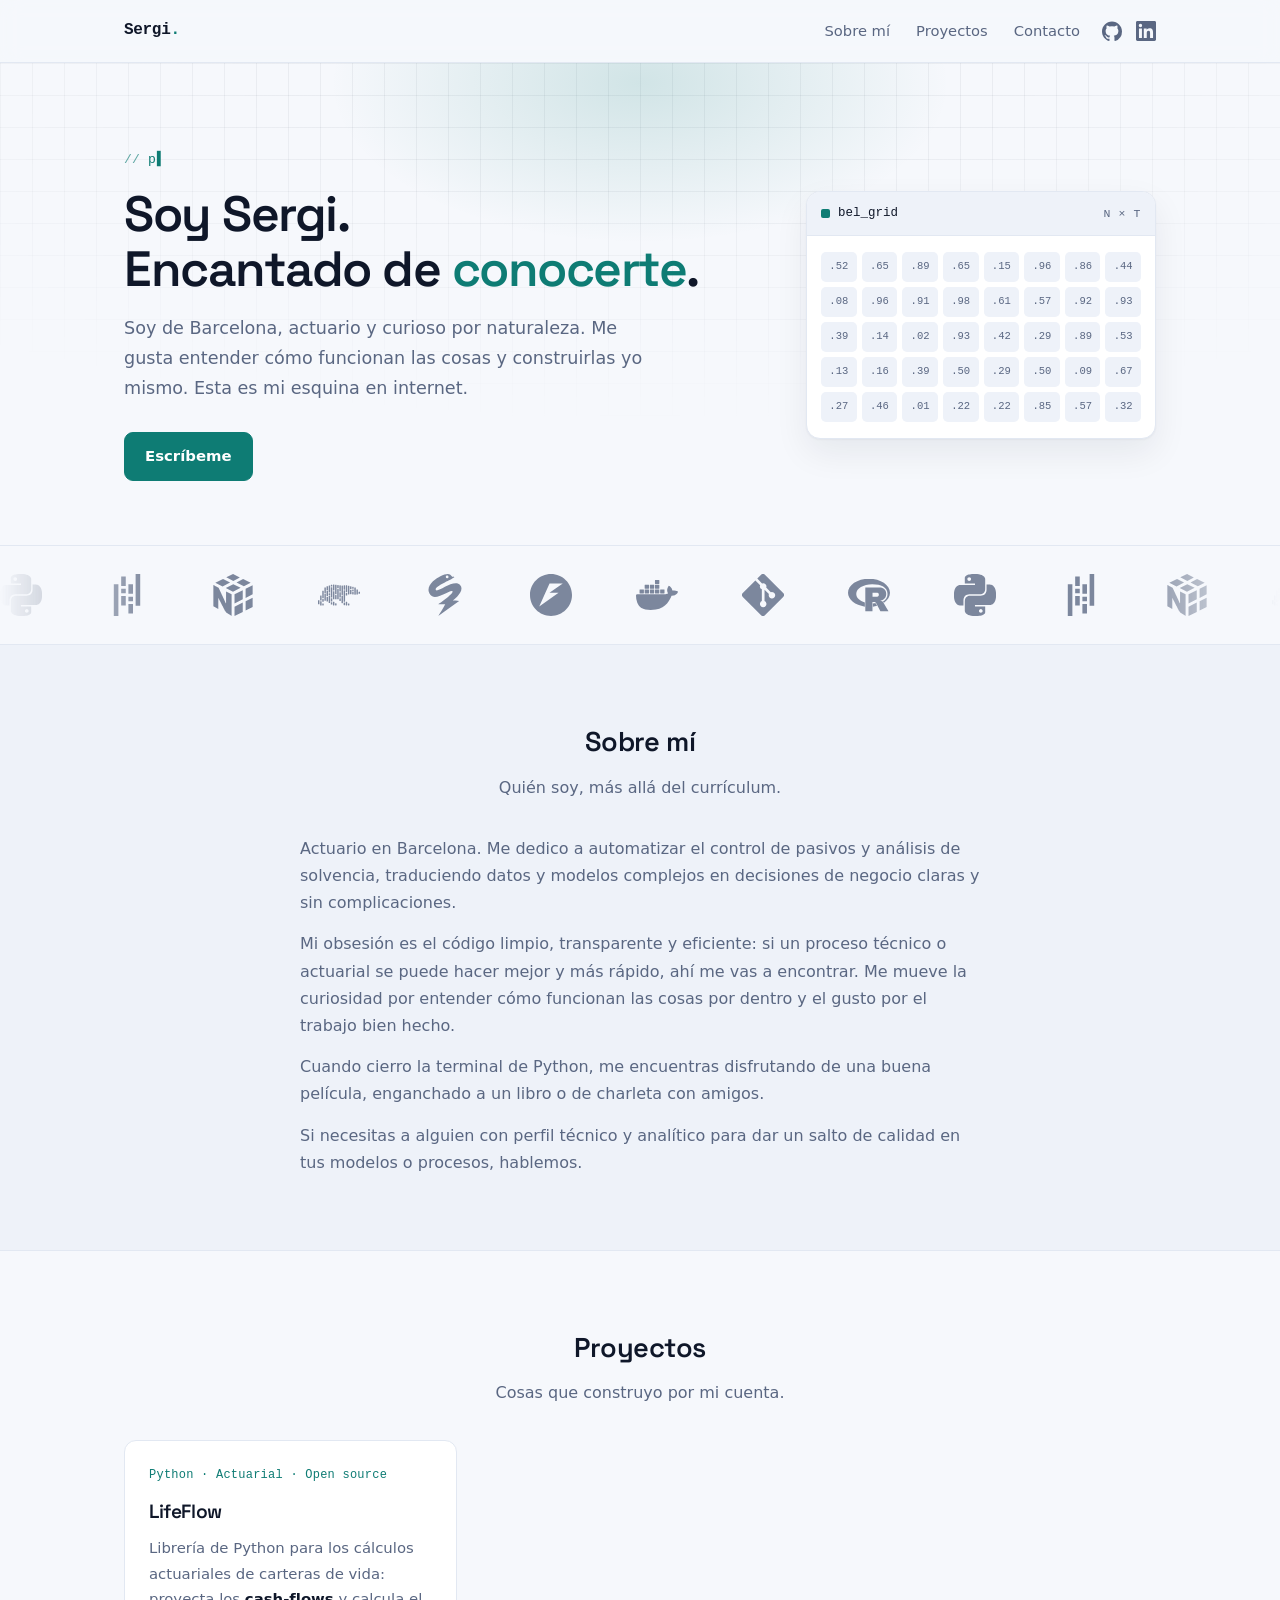
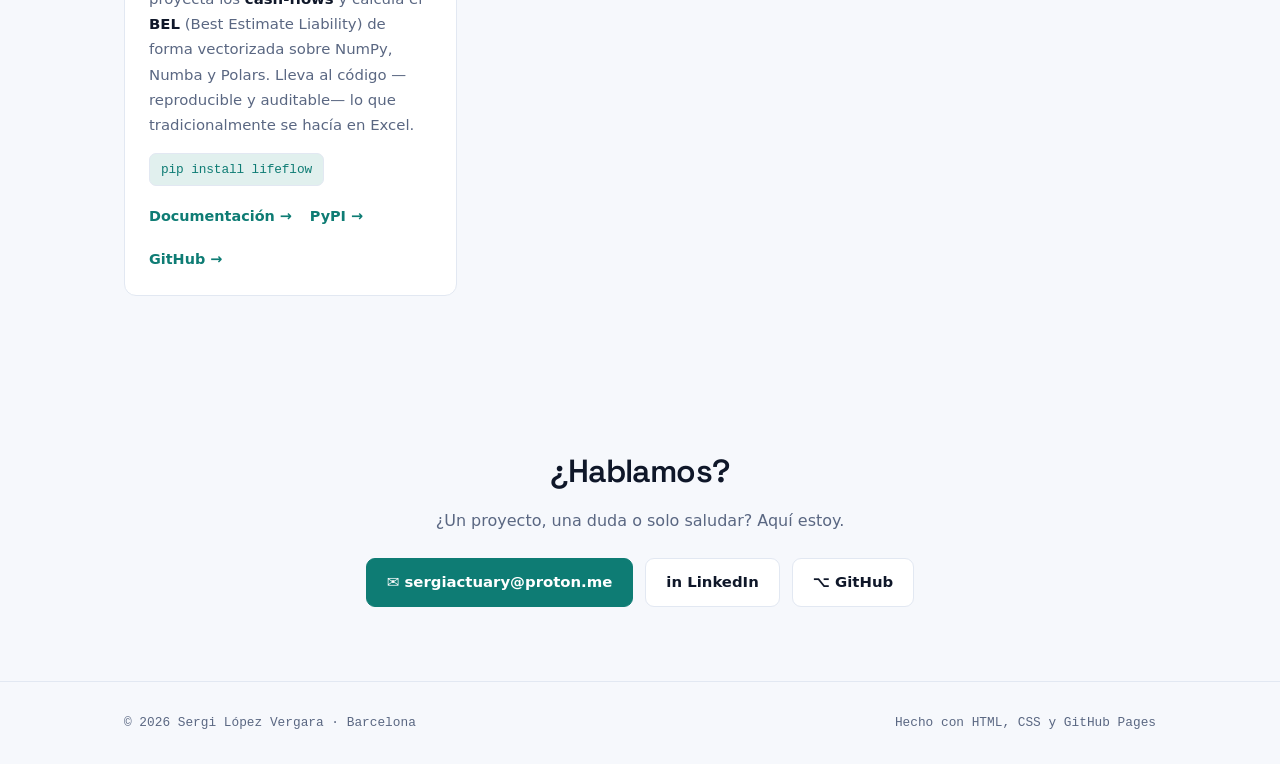
==== commit 3250dfa0: "Hero: reemplazar tarjetas de código por malla de datos animada (N×T) Cuadrícula 8×5 de celdas con va" ====
--- a/index.html
+++ b/index.html
@@ -83,31 +83,13 @@
           <a href="#contacto" class="btn btn-primary">Escríbeme</a>
         </div>
       </div>
-      <div class="code-cards" aria-hidden="true">
-        <a class="code-card" href="https://github.com/SergiActuary" target="_blank" rel="noopener" aria-label="Ver mi GitHub">
-          <div class="cc-head">
-            <span class="cc-dot"></span><span class="cc-dot"></span><span class="cc-dot"></span>
-            <span class="cc-name">reservas.py</span>
-            <span class="cc-gh">↗ GitHub</span>
-          </div>
-<pre class="cc-code"><span class="k">import</span> lifeflow <span class="k">as</span> lf
-bel = lf.reserves(cartera, i=<span class="n">0.02</span>)</pre>
-        </a>
-        <div class="code-card">
-          <div class="cc-head">
-            <span class="cc-dot"></span><span class="cc-dot"></span><span class="cc-dot"></span>
-            <span class="cc-name">mortality.py</span>
-          </div>
-<pre class="cc-code">tabla.p(x=<span class="n">45</span>, t=<span class="n">10</span>)   <span class="c"># 0.9721</span></pre>
-        </div>
-        <div class="code-card">
-          <div class="cc-head">
-            <span class="cc-dot"></span><span class="cc-dot"></span><span class="cc-dot"></span>
-            <span class="cc-name">solvencia.py</span>
-          </div>
-<pre class="cc-code">df.group_by(<span class="s">"producto"</span>)
-  .agg(pl.col(<span class="s">"bel"</span>).sum())</pre>
-        </div>
+      <div class="grid-viz" aria-hidden="true">
+        <div class="gv-head">
+          <span class="gv-tick"></span>
+          <span class="gv-title">bel_grid</span>
+          <span class="gv-dim">N × T</span>
+        </div>
+        <div class="gv-cells" id="gvCells"></div>
       </div>
     </div>
   </section>
@@ -245,6 +227,31 @@
       }
       tick();
     })();
+
+    (function () {
+      var host = document.getElementById('gvCells');
+      if (!host) return;
+      var COLS = 8, ROWS = 5, N = COLS * ROWS, cells = [];
+      var reduce = window.matchMedia('(prefers-reduced-motion: reduce)').matches;
+      function val() { return Math.random().toFixed(2).slice(1); }
+      for (var i = 0; i < N; i++) {
+        var c = document.createElement('span');
+        c.className = 'gv-cell';
+        c.style.setProperty('--i', Math.floor(i / COLS) + (i % COLS));
+        c.textContent = val();
+        host.appendChild(c);
+        cells.push(c);
+      }
+      if (reduce) return;
+      setInterval(function () {
+        for (var k = 0; k < 3; k++) {
+          var c = cells[(Math.random() * cells.length) | 0];
+          c.textContent = val();
+          c.classList.add('gv-flash');
+          (function (cc) { setTimeout(function () { cc.classList.remove('gv-flash'); }, 600); })(c);
+        }
+      }, 900);
+    })();
   </script>
 </body>
 </html>
--- a/styles.css
+++ b/styles.css
@@ -107,41 +107,26 @@
 .btn-ghost { background: var(--card); color: var(--text); }
 .btn-ghost:hover { border-color: var(--accent); color: var(--accent); }
 
-/* Tarjetas de código flotantes en el hero */
-.code-cards { flex-shrink: 0; width: 350px; max-width: 100%; display: flex; flex-direction: column; gap: 16px; }
-.code-card {
-  --r: 0deg;
-  display: block; color: inherit; overflow: hidden;
-  background: var(--card); border: 1px solid var(--border);
-  border-radius: 12px; box-shadow: var(--shadow);
-  transform: rotate(var(--r));
-  animation: cc-float 7s ease-in-out infinite;
-  will-change: transform;
-}
-.code-card:nth-child(1) { --r: -1.6deg; animation-delay: 0s; }
-.code-card:nth-child(2) { --r: 1.2deg; animation-delay: -2.3s; }
-.code-card:nth-child(3) { --r: -.7deg; animation-delay: -4.6s; }
-@keyframes cc-float {
-  0%, 100% { transform: translateY(0) rotate(var(--r)); }
-  50% { transform: translateY(-8px) rotate(var(--r)); }
-}
-.code-cards:hover .code-card { animation-play-state: paused; }
-a.code-card { transition: border-color .2s ease, box-shadow .2s ease; }
-a.code-card:hover {
-  text-decoration: none;
-  border-color: color-mix(in srgb, var(--accent) 55%, var(--border));
-  box-shadow: 0 0 0 1px color-mix(in srgb, var(--accent) 30%, transparent), var(--shadow);
-}
-.cc-head { display: flex; align-items: center; gap: 6px; padding: 9px 12px; border-bottom: 1px solid var(--border); background: var(--bg-soft); }
-.cc-dot { width: 8px; height: 8px; border-radius: 50%; background: var(--border); }
-.cc-name { margin-left: 6px; font-family: var(--mono); font-size: .72rem; color: var(--text-soft); }
-.cc-gh { margin-left: auto; font-family: var(--mono); font-size: .7rem; font-weight: 600; color: var(--accent); }
-.cc-code { margin: 0; padding: 14px; font-family: var(--mono); font-size: .78rem; line-height: 1.6; color: var(--text); white-space: pre; overflow-x: auto; }
-.cc-code .k { color: var(--accent); }
-.cc-code .n { color: var(--accent); }
-.cc-code .s { color: var(--text-soft); }
-.cc-code .c { color: var(--text-soft); font-style: italic; }
-@media (prefers-reduced-motion: reduce) { .code-card { animation: none; } }
+/* Malla de datos animada (N×T) en el hero */
+.grid-viz { flex-shrink: 0; width: 350px; max-width: 100%; background: var(--card); border: 1px solid var(--border); border-radius: 14px; box-shadow: var(--shadow); overflow: hidden; }
+.gv-head { display: flex; align-items: center; gap: 8px; padding: 11px 14px; border-bottom: 1px solid var(--border); background: var(--bg-soft); }
+.gv-tick { width: 9px; height: 9px; border-radius: 2px; background: var(--accent); }
+.gv-title { font-family: var(--mono); font-size: .78rem; color: var(--text); }
+.gv-dim { margin-left: auto; font-family: var(--mono); font-size: .72rem; color: var(--text-soft); letter-spacing: .05em; }
+.gv-cells { display: grid; grid-template-columns: repeat(8, 1fr); gap: 5px; padding: 16px 14px; }
+.gv-cell {
+  font-family: var(--mono); font-size: .66rem; text-align: center;
+  padding: 6px 0; border-radius: 5px;
+  color: var(--text-soft); background: var(--bg-soft);
+  animation: gv-wave 3.6s ease-in-out infinite;
+  animation-delay: calc(var(--i, 0) * -0.18s);
+}
+@keyframes gv-wave {
+  0%, 100% { background: var(--bg-soft); color: var(--text-soft); }
+  50% { background: color-mix(in srgb, var(--accent) 20%, var(--bg-soft)); color: var(--accent); }
+}
+.gv-cell.gv-flash { box-shadow: 0 0 0 1px var(--accent), 0 0 10px color-mix(in srgb, var(--accent) 55%, transparent); }
+@media (prefers-reduced-motion: reduce) { .gv-cell { animation: none; } }
 
 /* ===================== SECCIONES ===================== */
 .soft-section { background: var(--bg-soft); border-top: 1px solid var(--border); border-bottom: 1px solid var(--border); }
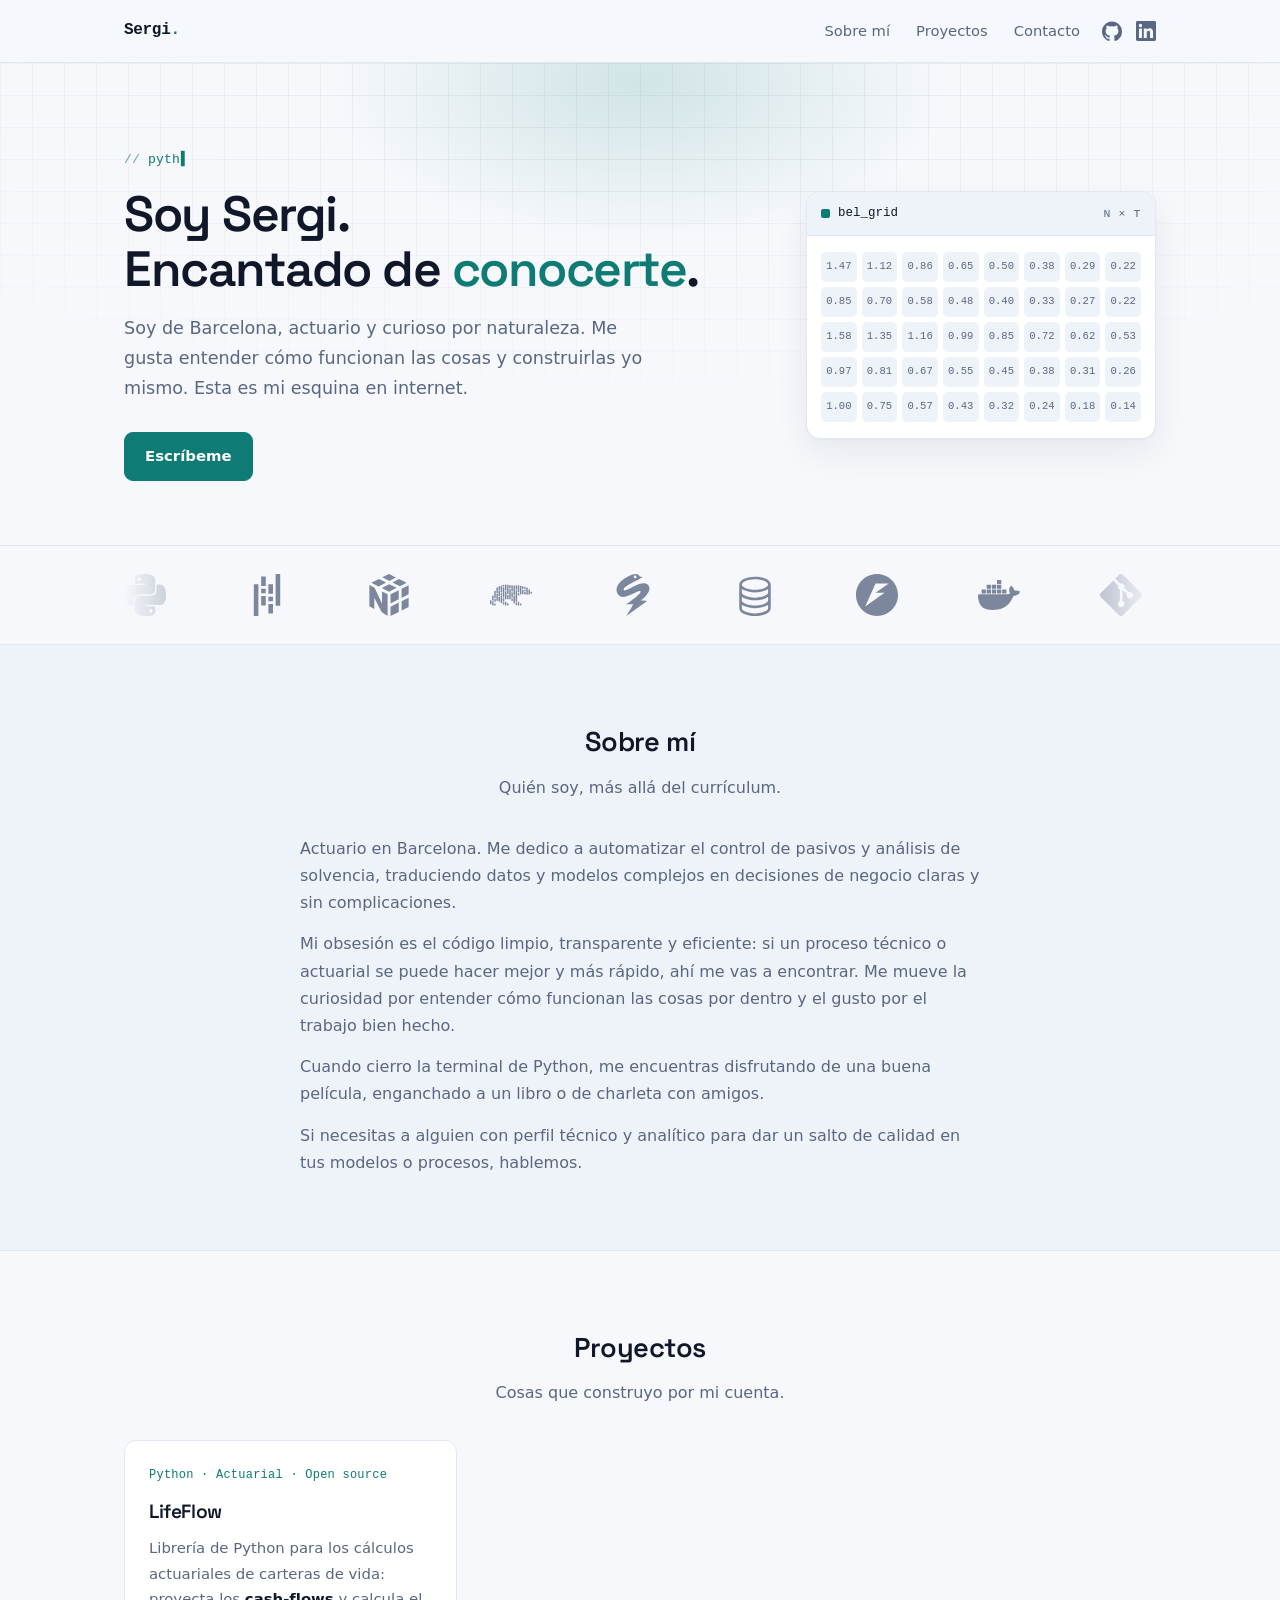
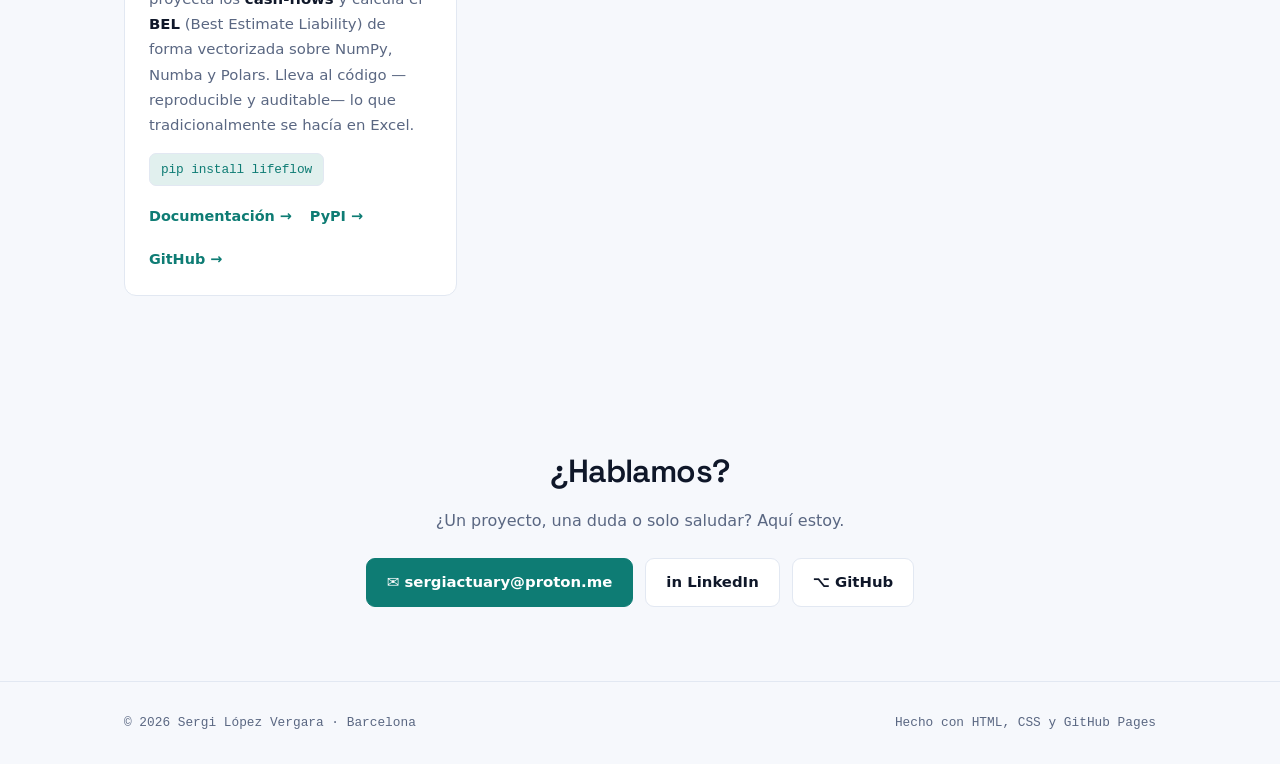
==== commit 560d185a: "Cinta: SQL + flujo continuo sin duplicados; grid con BEL_t que decae - Cinta: añade SQL (icono de ba" ====
--- a/index.html
+++ b/index.html
@@ -95,27 +95,31 @@
   </section>
 
   <!-- ===================== CINTA DE TECNOLOGÍAS ===================== -->
-  <div class="marquee-band" aria-label="Tecnologías que uso: Python, pandas, NumPy, Polars, Numba, FastAPI, Docker, Git, R">
-    <div class="marquee">
-      <div class="marquee-track">
-        <i class="logo logo-python" title="Python"></i>
-        <i class="logo logo-pandas" title="pandas"></i>
-        <i class="logo logo-numpy" title="NumPy"></i>
-        <i class="logo logo-polars" title="Polars"></i>
-        <i class="logo logo-numba" title="Numba"></i>
-        <i class="logo logo-fastapi" title="FastAPI"></i>
-        <i class="logo logo-docker" title="Docker"></i>
-        <i class="logo logo-git" title="Git"></i>
-        <i class="logo logo-r" title="R"></i>
-        <i class="logo logo-python" aria-hidden="true"></i>
-        <i class="logo logo-pandas" aria-hidden="true"></i>
-        <i class="logo logo-numpy" aria-hidden="true"></i>
-        <i class="logo logo-polars" aria-hidden="true"></i>
-        <i class="logo logo-numba" aria-hidden="true"></i>
-        <i class="logo logo-fastapi" aria-hidden="true"></i>
-        <i class="logo logo-docker" aria-hidden="true"></i>
-        <i class="logo logo-git" aria-hidden="true"></i>
-        <i class="logo logo-r" aria-hidden="true"></i>
+  <div class="marquee-band" aria-label="Tecnologías que uso: Python, pandas, NumPy, Polars, Numba, SQL, FastAPI, Docker, Git, R">
+    <div class="wrap">
+      <div class="marquee">
+        <div class="marquee-track">
+          <i class="logo logo-python" title="Python"></i>
+          <i class="logo logo-pandas" title="pandas"></i>
+          <i class="logo logo-numpy" title="NumPy"></i>
+          <i class="logo logo-polars" title="Polars"></i>
+          <i class="logo logo-numba" title="Numba"></i>
+          <i class="logo logo-sql" title="SQL"></i>
+          <i class="logo logo-fastapi" title="FastAPI"></i>
+          <i class="logo logo-docker" title="Docker"></i>
+          <i class="logo logo-git" title="Git"></i>
+          <i class="logo logo-r" title="R"></i>
+          <i class="logo logo-python" aria-hidden="true"></i>
+          <i class="logo logo-pandas" aria-hidden="true"></i>
+          <i class="logo logo-numpy" aria-hidden="true"></i>
+          <i class="logo logo-polars" aria-hidden="true"></i>
+          <i class="logo logo-numba" aria-hidden="true"></i>
+          <i class="logo logo-sql" aria-hidden="true"></i>
+          <i class="logo logo-fastapi" aria-hidden="true"></i>
+          <i class="logo logo-docker" aria-hidden="true"></i>
+          <i class="logo logo-git" aria-hidden="true"></i>
+          <i class="logo logo-r" aria-hidden="true"></i>
+        </div>
       </div>
     </div>
   </div>
@@ -231,26 +235,35 @@
     (function () {
       var host = document.getElementById('gvCells');
       if (!host) return;
-      var COLS = 8, ROWS = 5, N = COLS * ROWS, cells = [];
+      var COLS = 8, ROWS = 5, rows = [];
       var reduce = window.matchMedia('(prefers-reduced-motion: reduce)').matches;
-      function val() { return Math.random().toFixed(2).slice(1); }
-      for (var i = 0; i < N; i++) {
-        var c = document.createElement('span');
-        c.className = 'gv-cell';
-        c.style.setProperty('--i', Math.floor(i / COLS) + (i % COLS));
-        c.textContent = val();
-        host.appendChild(c);
-        cells.push(c);
+      // Cada fila = una cohorte; el BEL_t decae a lo largo de t (run-off).
+      function series() {
+        var v = 0.8 + Math.random() * 0.9, d = 0.72 + Math.random() * 0.15, a = [];
+        for (var t = 0; t < COLS; t++) { a.push(v); v *= d; }
+        return a;
+      }
+      for (var r = 0; r < ROWS; r++) {
+        var vals = series(), rowCells = [];
+        for (var c = 0; c < COLS; c++) {
+          var el = document.createElement('span');
+          el.className = 'gv-cell';
+          el.style.setProperty('--i', r + c);
+          el.textContent = vals[c].toFixed(2);
+          host.appendChild(el);
+          rowCells.push(el);
+        }
+        rows.push(rowCells);
       }
       if (reduce) return;
       setInterval(function () {
-        for (var k = 0; k < 3; k++) {
-          var c = cells[(Math.random() * cells.length) | 0];
-          c.textContent = val();
-          c.classList.add('gv-flash');
-          (function (cc) { setTimeout(function () { cc.classList.remove('gv-flash'); }, 600); })(c);
-        }
-      }, 900);
+        var r = (Math.random() * ROWS) | 0, vals = series();
+        rows[r].forEach(function (el, c) {
+          el.textContent = vals[c].toFixed(2);
+          el.classList.add('gv-flash');
+          setTimeout(function () { el.classList.remove('gv-flash'); }, 650);
+        });
+      }, 1100);
     })();
   </script>
 </body>
--- a/styles.css
+++ b/styles.css
@@ -173,7 +173,7 @@
 .marquee:hover .marquee-track { animation-play-state: paused; }
 @keyframes marquee { from { transform: translateX(0); } to { transform: translateX(-50%); } }
 .logo {
-  flex-shrink: 0; width: 42px; height: 42px; margin-right: 64px;
+  flex-shrink: 0; width: 42px; height: 42px; margin-right: 80px;
   background-color: var(--text-soft);
   -webkit-mask-repeat: no-repeat; mask-repeat: no-repeat;
   -webkit-mask-position: center; mask-position: center;
@@ -190,6 +190,7 @@
 .logo-git    { -webkit-mask-image: url(logos/git.svg);    mask-image: url(logos/git.svg); }
 .logo-fastapi { -webkit-mask-image: url(logos/fastapi.svg); mask-image: url(logos/fastapi.svg); }
 .logo-docker  { -webkit-mask-image: url(logos/docker.svg);  mask-image: url(logos/docker.svg); }
+.logo-sql     { -webkit-mask-image: url(logos/sql.svg);     mask-image: url(logos/sql.svg); }
 @media (prefers-reduced-motion: reduce) {
   .marquee-track { animation: none; flex-wrap: wrap; justify-content: center; width: auto; gap: 36px; }
   .marquee-track .logo { margin-right: 0; }
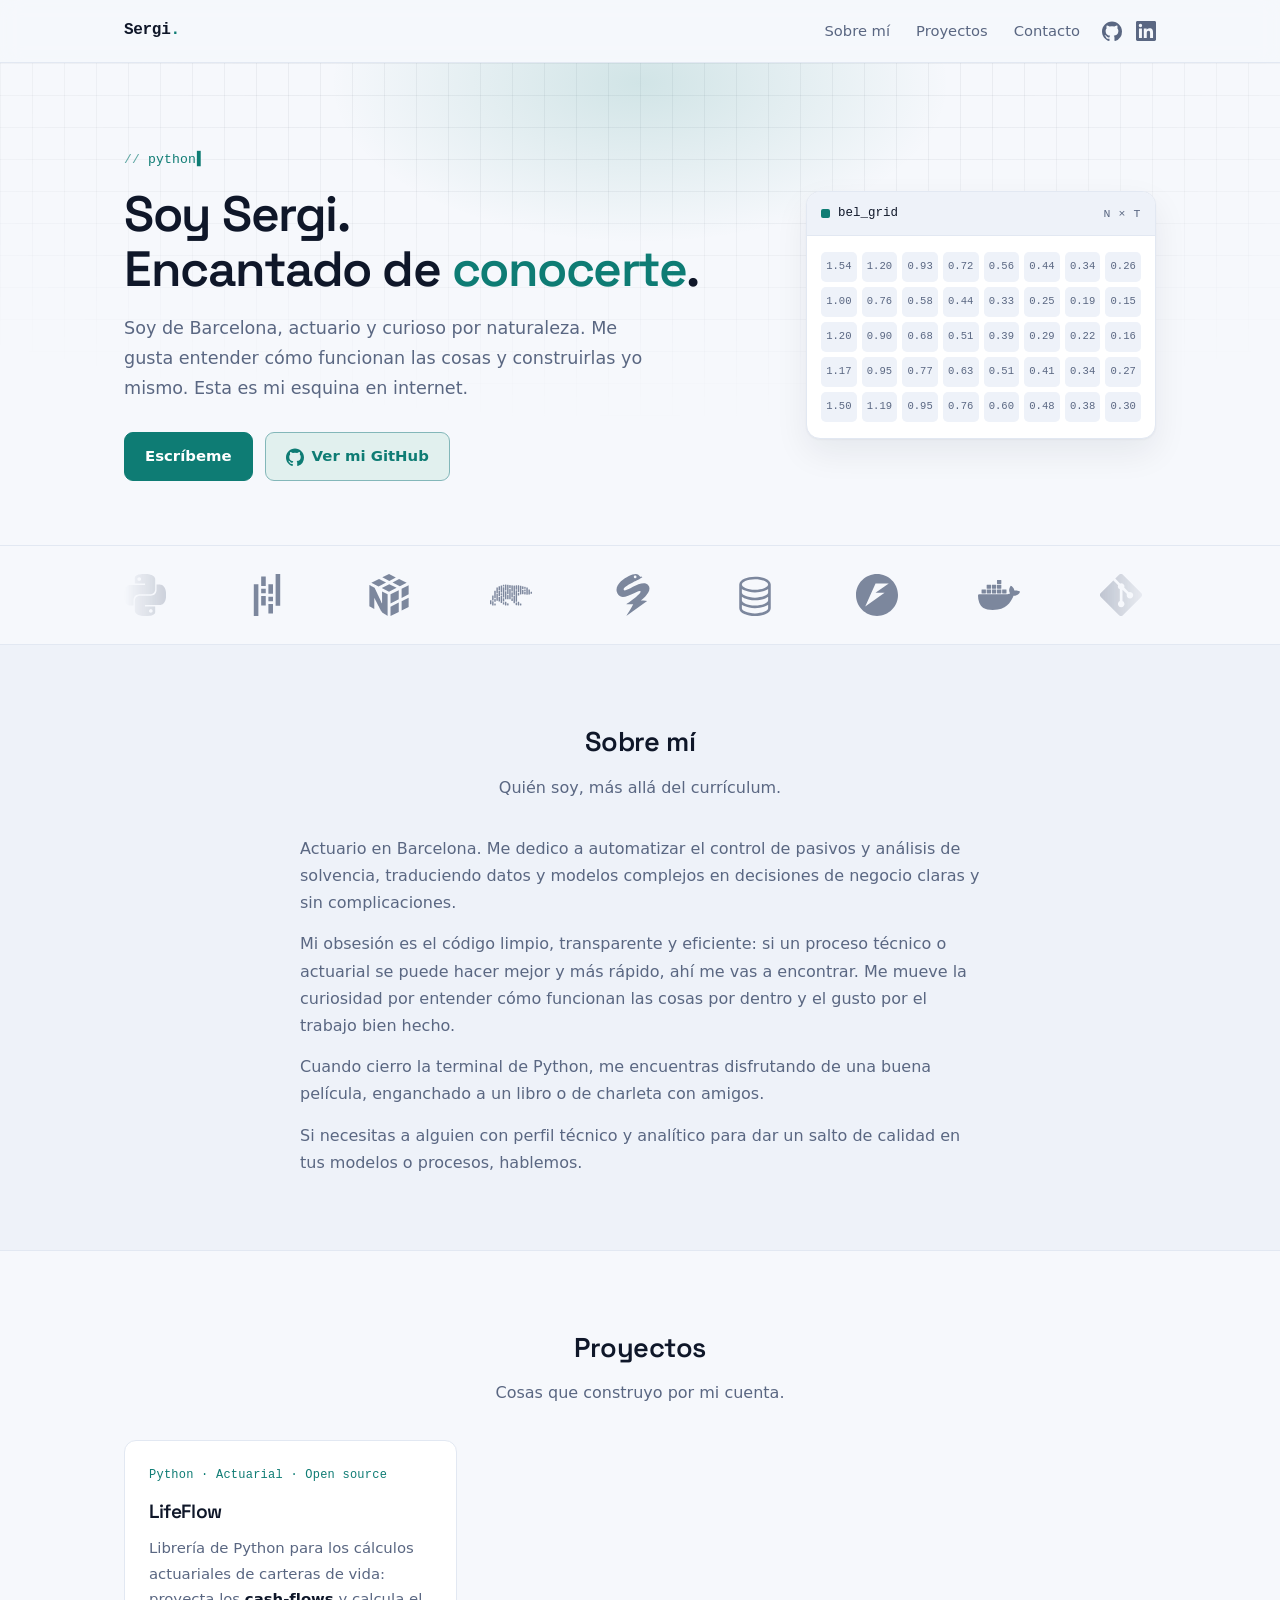
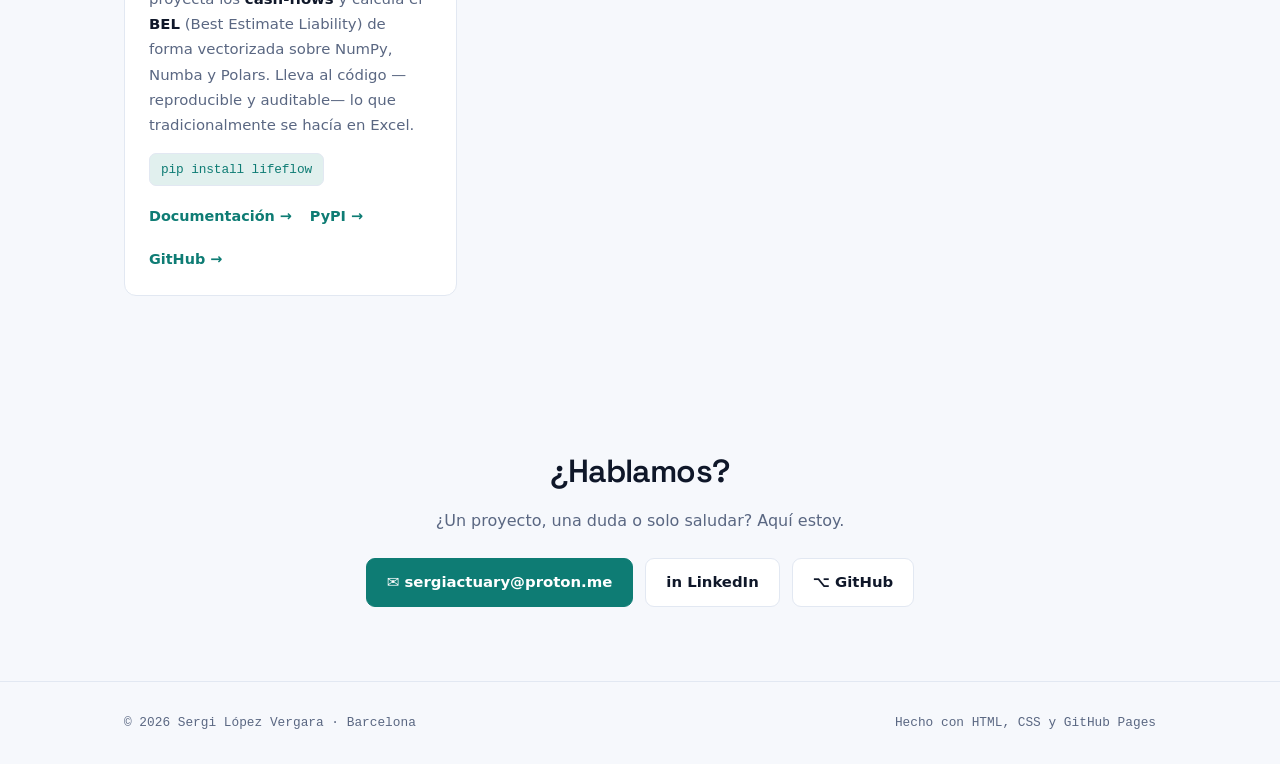
==== commit f0ba6f61: "Hero: añadir botón llamativo a GitHub junto a 'Escríbeme' Botón con el logo de GitHub, fondo de acen" ====
--- a/index.html
+++ b/index.html
@@ -81,6 +81,10 @@
         </p>
         <div class="cta-row">
           <a href="#contacto" class="btn btn-primary">Escríbeme</a>
+          <a href="https://github.com/SergiActuary" class="btn btn-github" target="_blank" rel="noopener">
+            <svg viewBox="0 0 24 24" aria-hidden="true"><path d="M12 .5C5.37.5 0 5.87 0 12.5c0 5.3 3.44 9.8 8.21 11.39.6.11.82-.26.82-.58 0-.29-.01-1.04-.02-2.05-3.34.72-4.04-1.61-4.04-1.61-.55-1.39-1.34-1.76-1.34-1.76-1.09-.75.08-.73.08-.73 1.2.08 1.83 1.24 1.83 1.24 1.07 1.83 2.81 1.3 3.5.99.11-.78.42-1.3.76-1.6-2.67-.3-5.47-1.34-5.47-5.96 0-1.32.47-2.39 1.24-3.23-.12-.3-.54-1.53.12-3.18 0 0 1.01-.32 3.3 1.23a11.5 11.5 0 0 1 6 0c2.29-1.55 3.3-1.23 3.3-1.23.66 1.65.24 2.88.12 3.18.77.84 1.24 1.91 1.24 3.23 0 4.63-2.8 5.65-5.48 5.95.43.37.81 1.1.81 2.22 0 1.6-.01 2.89-.01 3.28 0 .32.22.7.83.58A12 12 0 0 0 24 12.5C24 5.87 18.63.5 12 .5z"/></svg>
+            Ver mi GitHub
+          </a>
         </div>
       </div>
       <div class="grid-viz" aria-hidden="true">
--- a/styles.css
+++ b/styles.css
@@ -106,6 +106,9 @@
 .btn-primary:hover { box-shadow: 0 8px 22px color-mix(in srgb, var(--accent) 38%, transparent); }
 .btn-ghost { background: var(--card); color: var(--text); }
 .btn-ghost:hover { border-color: var(--accent); color: var(--accent); }
+.btn-github { background: var(--accent-soft); color: var(--accent); border-color: color-mix(in srgb, var(--accent) 45%, var(--border)); }
+.btn-github svg { width: 18px; height: 18px; fill: currentColor; }
+.btn-github:hover { border-color: var(--accent); color: var(--accent); box-shadow: 0 8px 24px color-mix(in srgb, var(--accent) 32%, transparent); }
 
 /* Malla de datos animada (N×T) en el hero */
 .grid-viz { flex-shrink: 0; width: 350px; max-width: 100%; background: var(--card); border: 1px solid var(--border); border-radius: 14px; box-shadow: var(--shadow); overflow: hidden; }
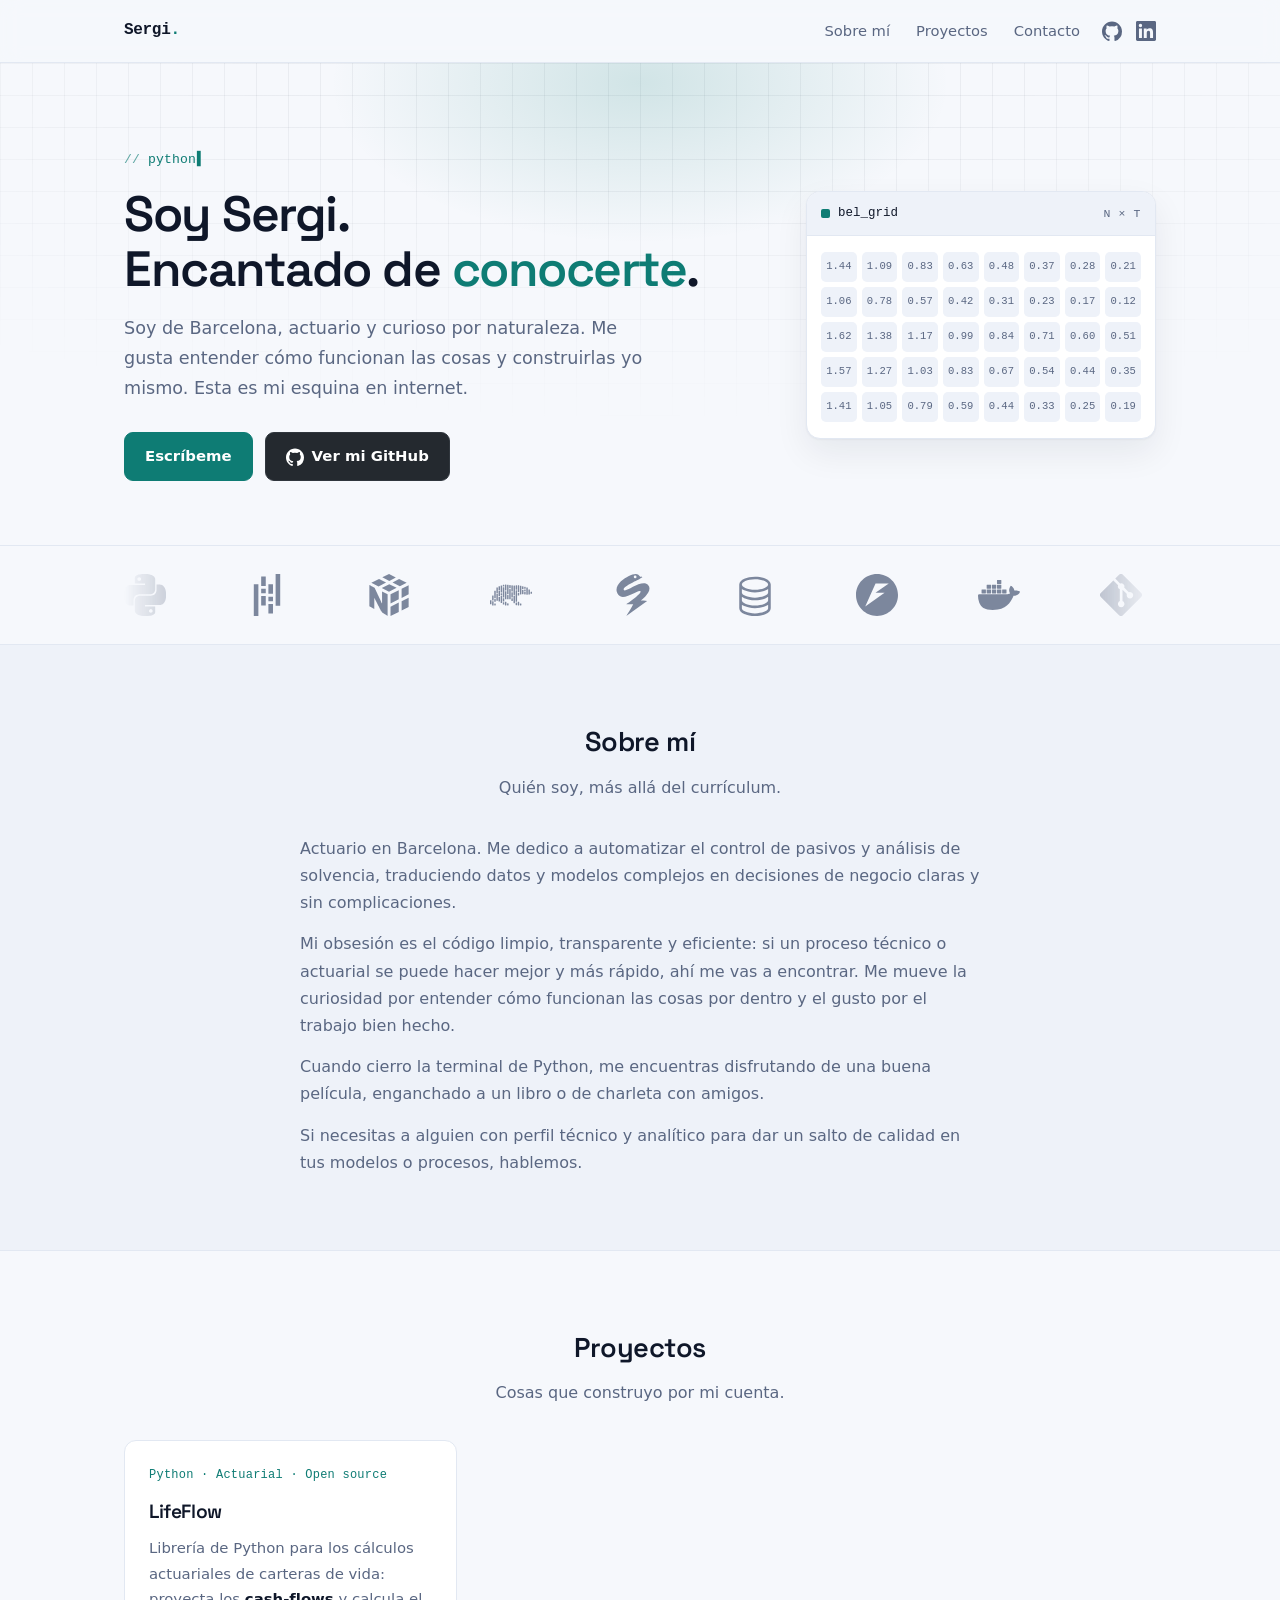
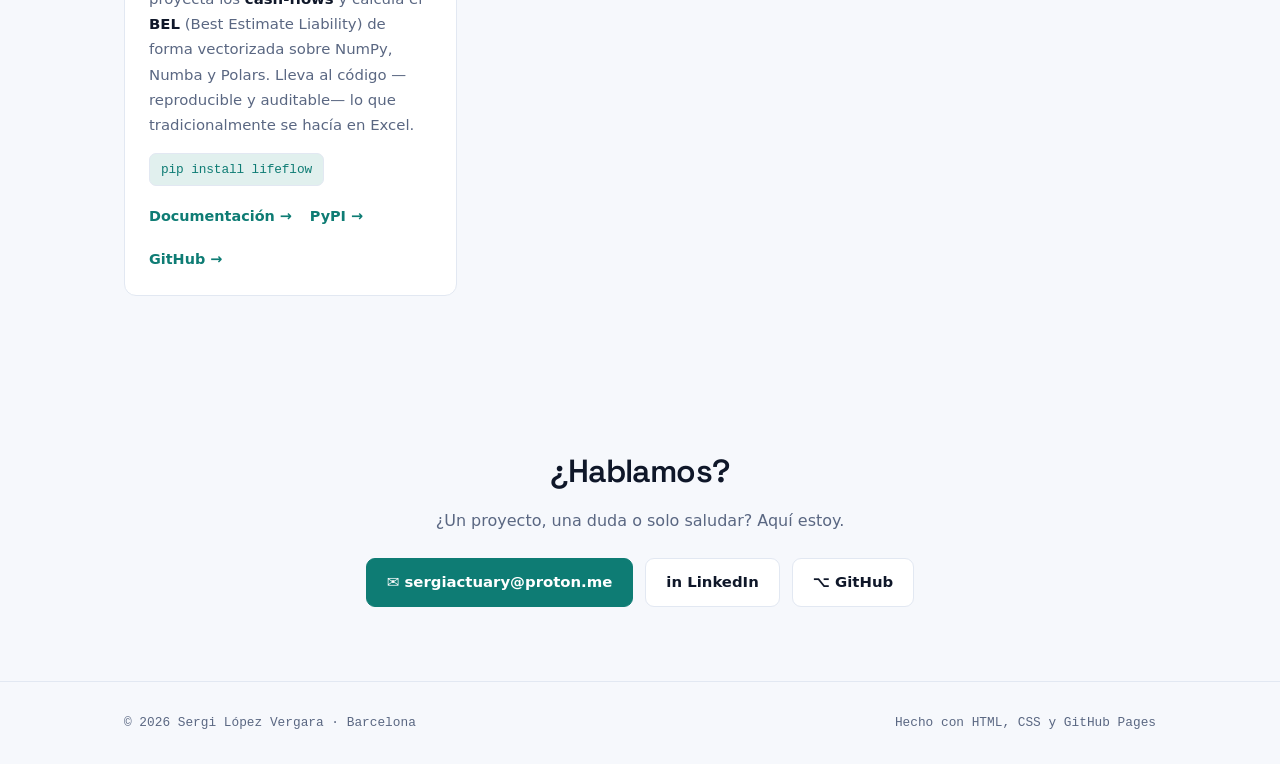
==== commit 654ee4f3: "Cinta: añadir Bash y Linux Co-Authored-By: Claude Opus 4.8 <noreply@anthropic.com>" ====
--- a/index.html
+++ b/index.html
@@ -99,7 +99,7 @@
   </section>
 
   <!-- ===================== CINTA DE TECNOLOGÍAS ===================== -->
-  <div class="marquee-band" aria-label="Tecnologías que uso: Python, pandas, NumPy, Polars, Numba, SQL, FastAPI, Docker, Git, R">
+  <div class="marquee-band" aria-label="Tecnologías que uso: Python, pandas, NumPy, Polars, Numba, SQL, FastAPI, Docker, Git, Bash, Linux, R">
     <div class="wrap">
       <div class="marquee">
         <div class="marquee-track">
@@ -112,6 +112,8 @@
           <i class="logo logo-fastapi" title="FastAPI"></i>
           <i class="logo logo-docker" title="Docker"></i>
           <i class="logo logo-git" title="Git"></i>
+          <i class="logo logo-bash" title="Bash"></i>
+          <i class="logo logo-linux" title="Linux"></i>
           <i class="logo logo-r" title="R"></i>
           <i class="logo logo-python" aria-hidden="true"></i>
           <i class="logo logo-pandas" aria-hidden="true"></i>
@@ -122,6 +124,8 @@
           <i class="logo logo-fastapi" aria-hidden="true"></i>
           <i class="logo logo-docker" aria-hidden="true"></i>
           <i class="logo logo-git" aria-hidden="true"></i>
+          <i class="logo logo-bash" aria-hidden="true"></i>
+          <i class="logo logo-linux" aria-hidden="true"></i>
           <i class="logo logo-r" aria-hidden="true"></i>
         </div>
       </div>
--- a/styles.css
+++ b/styles.css
@@ -106,9 +106,9 @@
 .btn-primary:hover { box-shadow: 0 8px 22px color-mix(in srgb, var(--accent) 38%, transparent); }
 .btn-ghost { background: var(--card); color: var(--text); }
 .btn-ghost:hover { border-color: var(--accent); color: var(--accent); }
-.btn-github { background: var(--accent-soft); color: var(--accent); border-color: color-mix(in srgb, var(--accent) 45%, var(--border)); }
+.btn-github { background: #24292f; color: #fff; border-color: #30363d; }
 .btn-github svg { width: 18px; height: 18px; fill: currentColor; }
-.btn-github:hover { border-color: var(--accent); color: var(--accent); box-shadow: 0 8px 24px color-mix(in srgb, var(--accent) 32%, transparent); }
+.btn-github:hover { background: #2f363d; border-color: #444c56; color: #fff; box-shadow: 0 8px 22px rgba(0,0,0,.35); }
 
 /* Malla de datos animada (N×T) en el hero */
 .grid-viz { flex-shrink: 0; width: 350px; max-width: 100%; background: var(--card); border: 1px solid var(--border); border-radius: 14px; box-shadow: var(--shadow); overflow: hidden; }
@@ -194,6 +194,8 @@
 .logo-fastapi { -webkit-mask-image: url(logos/fastapi.svg); mask-image: url(logos/fastapi.svg); }
 .logo-docker  { -webkit-mask-image: url(logos/docker.svg);  mask-image: url(logos/docker.svg); }
 .logo-sql     { -webkit-mask-image: url(logos/sql.svg);     mask-image: url(logos/sql.svg); }
+.logo-bash    { -webkit-mask-image: url(logos/bash.svg);    mask-image: url(logos/bash.svg); }
+.logo-linux   { -webkit-mask-image: url(logos/linux.svg);   mask-image: url(logos/linux.svg); }
 @media (prefers-reduced-motion: reduce) {
   .marquee-track { animation: none; flex-wrap: wrap; justify-content: center; width: auto; gap: 36px; }
   .marquee-track .logo { margin-right: 0; }
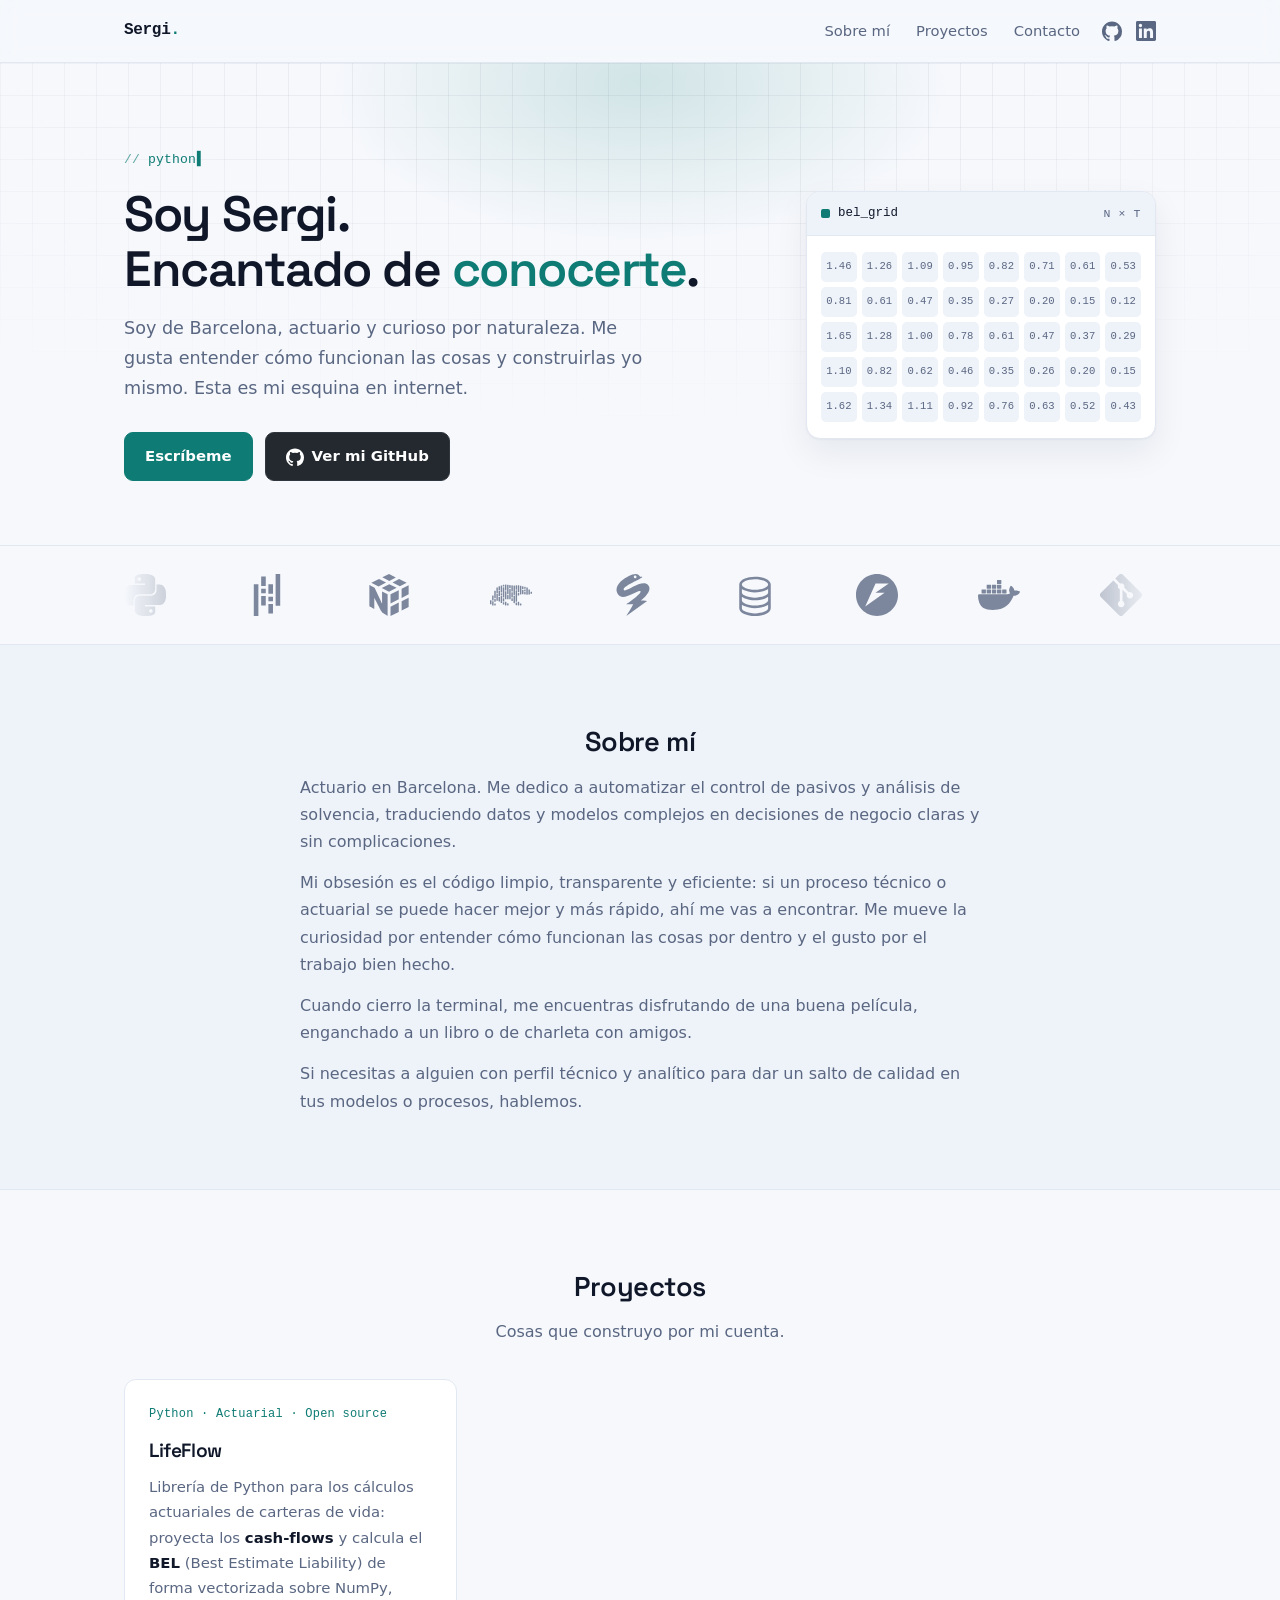
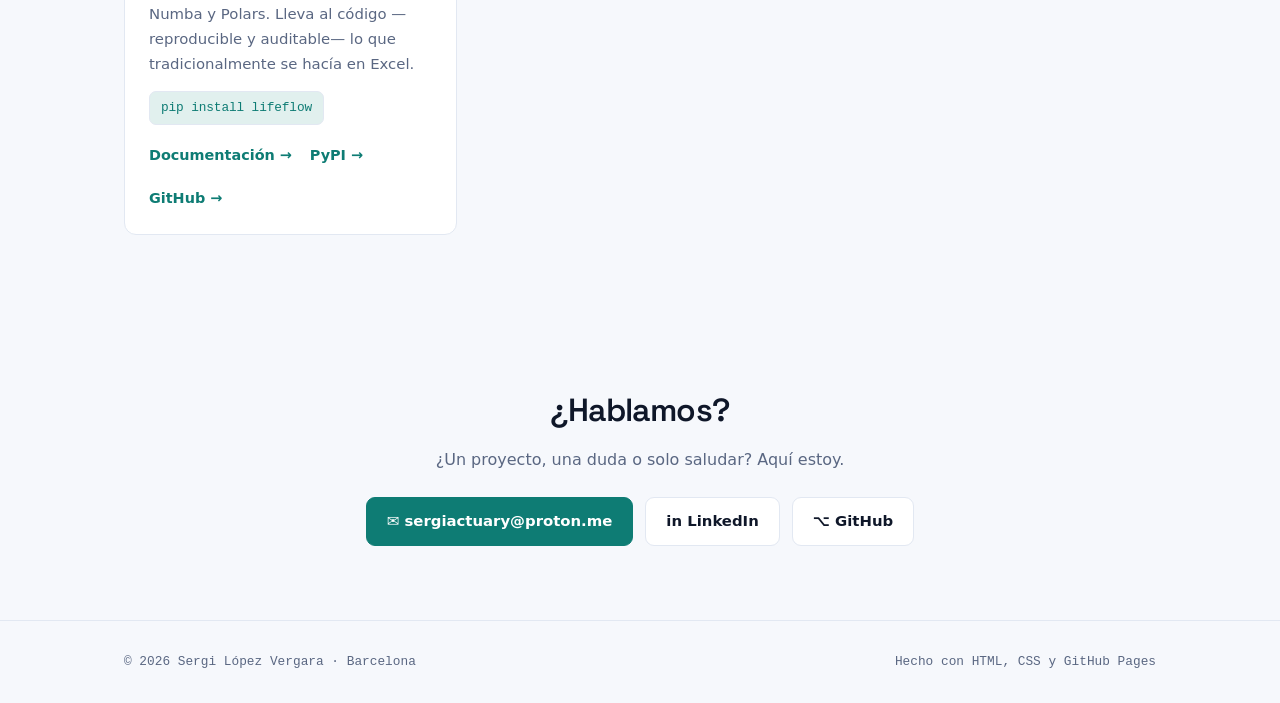
==== commit e589a84b: "Sobre mí: quitar subtítulo y corregir 'terminal de Python' -> 'terminal' Co-Authored-By: Claude Opus" ====
--- a/index.html
+++ b/index.html
@@ -136,7 +136,6 @@
   <section id="sobre-mi" class="soft-section">
     <div class="wrap reveal">
       <h2>Sobre mí</h2>
-      <p class="section-sub">Quién soy, más allá del currículum.</p>
       <div class="about-text">
         <p>
           Actuario en Barcelona. Me dedico a automatizar el control de pasivos y análisis
@@ -150,7 +149,7 @@
           trabajo bien hecho.
         </p>
         <p>
-          Cuando cierro la terminal de Python, me encuentras disfrutando de una buena
+          Cuando cierro la terminal, me encuentras disfrutando de una buena
           película, enganchado a un libro o de charleta con amigos.
         </p>
         <p>
